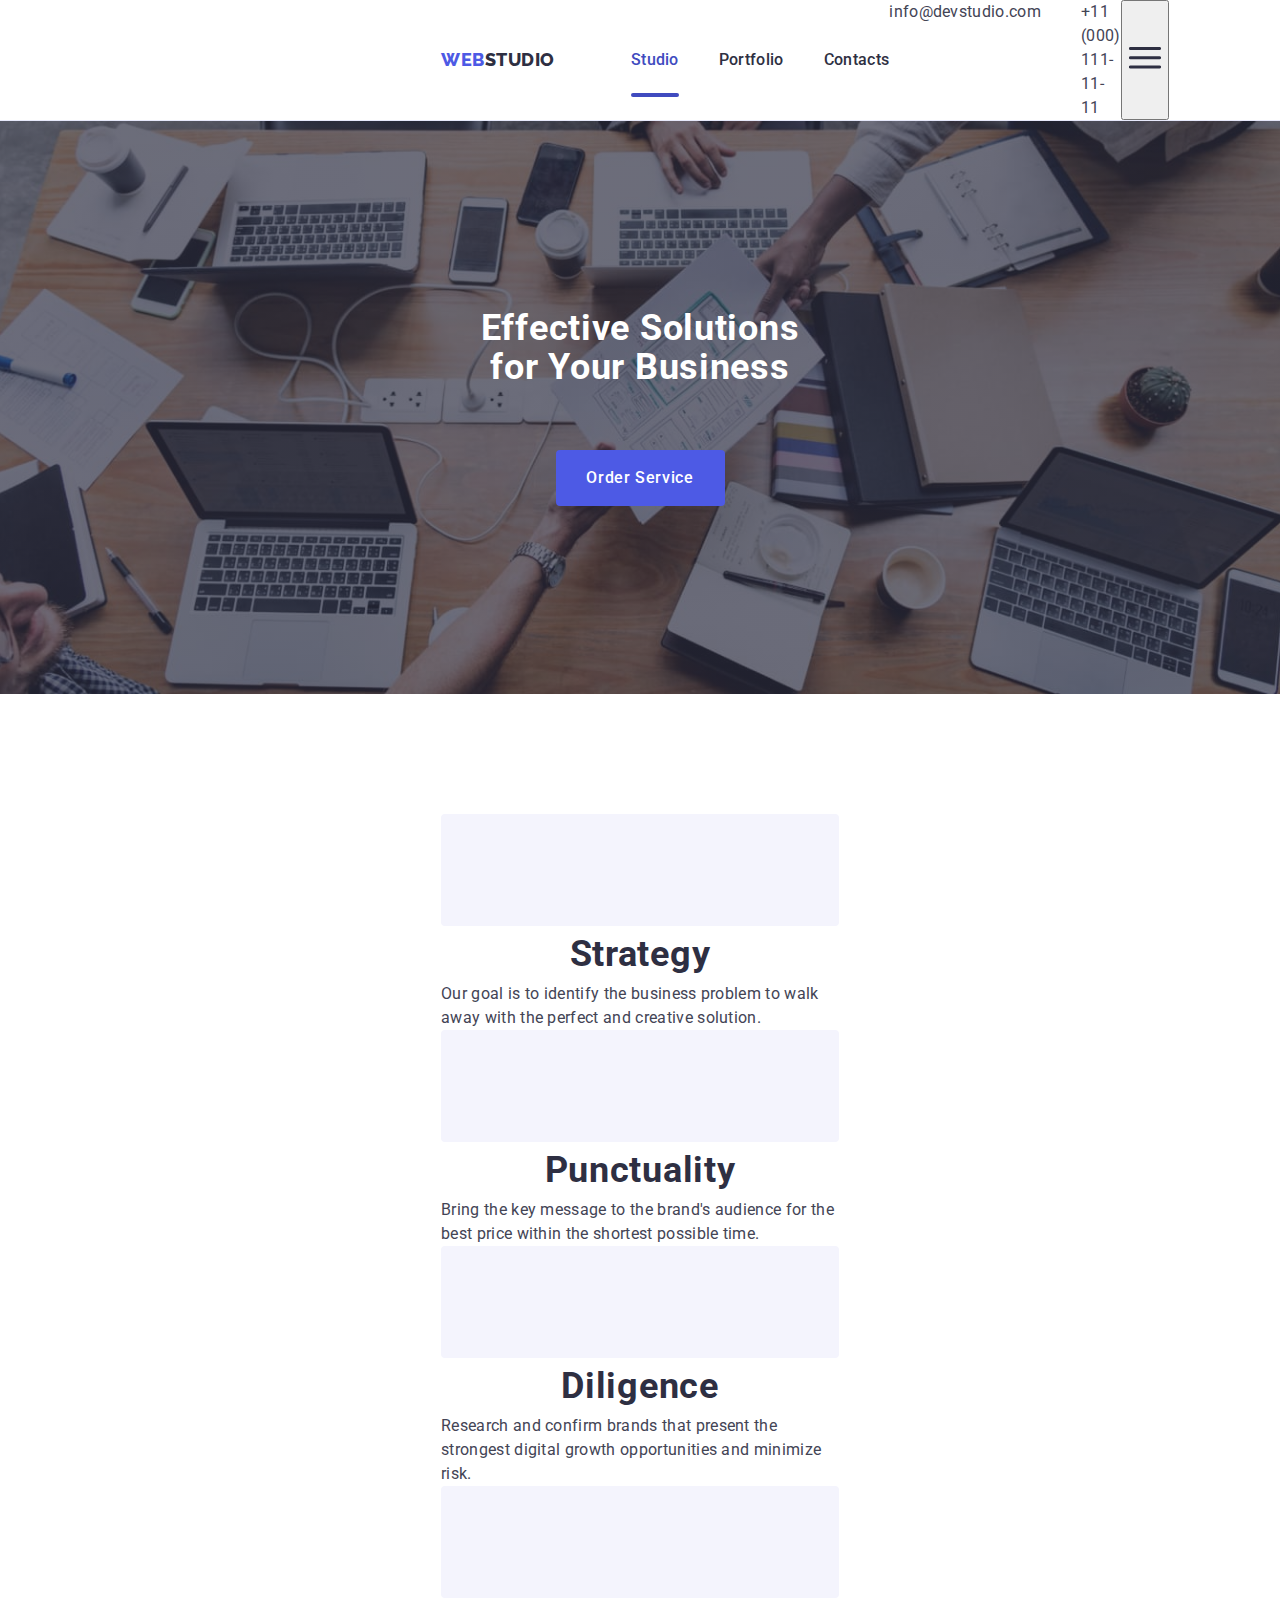
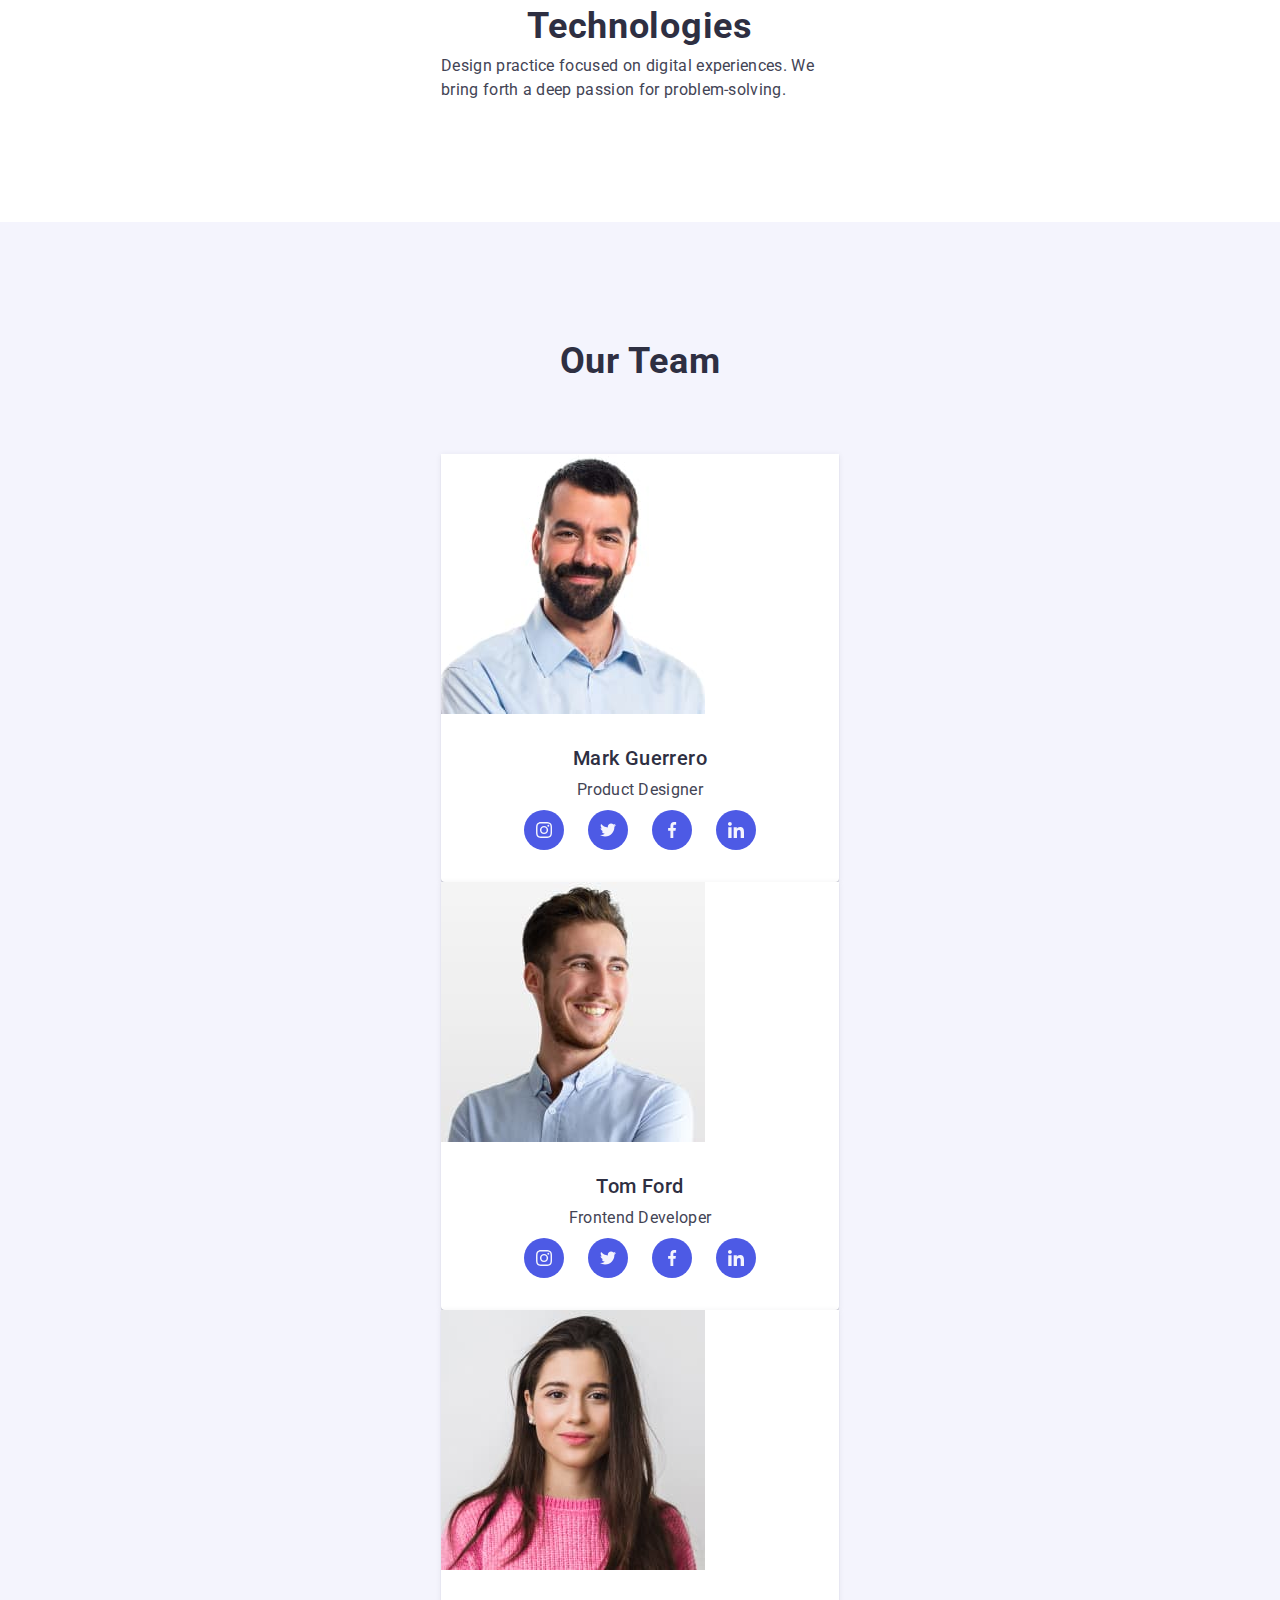
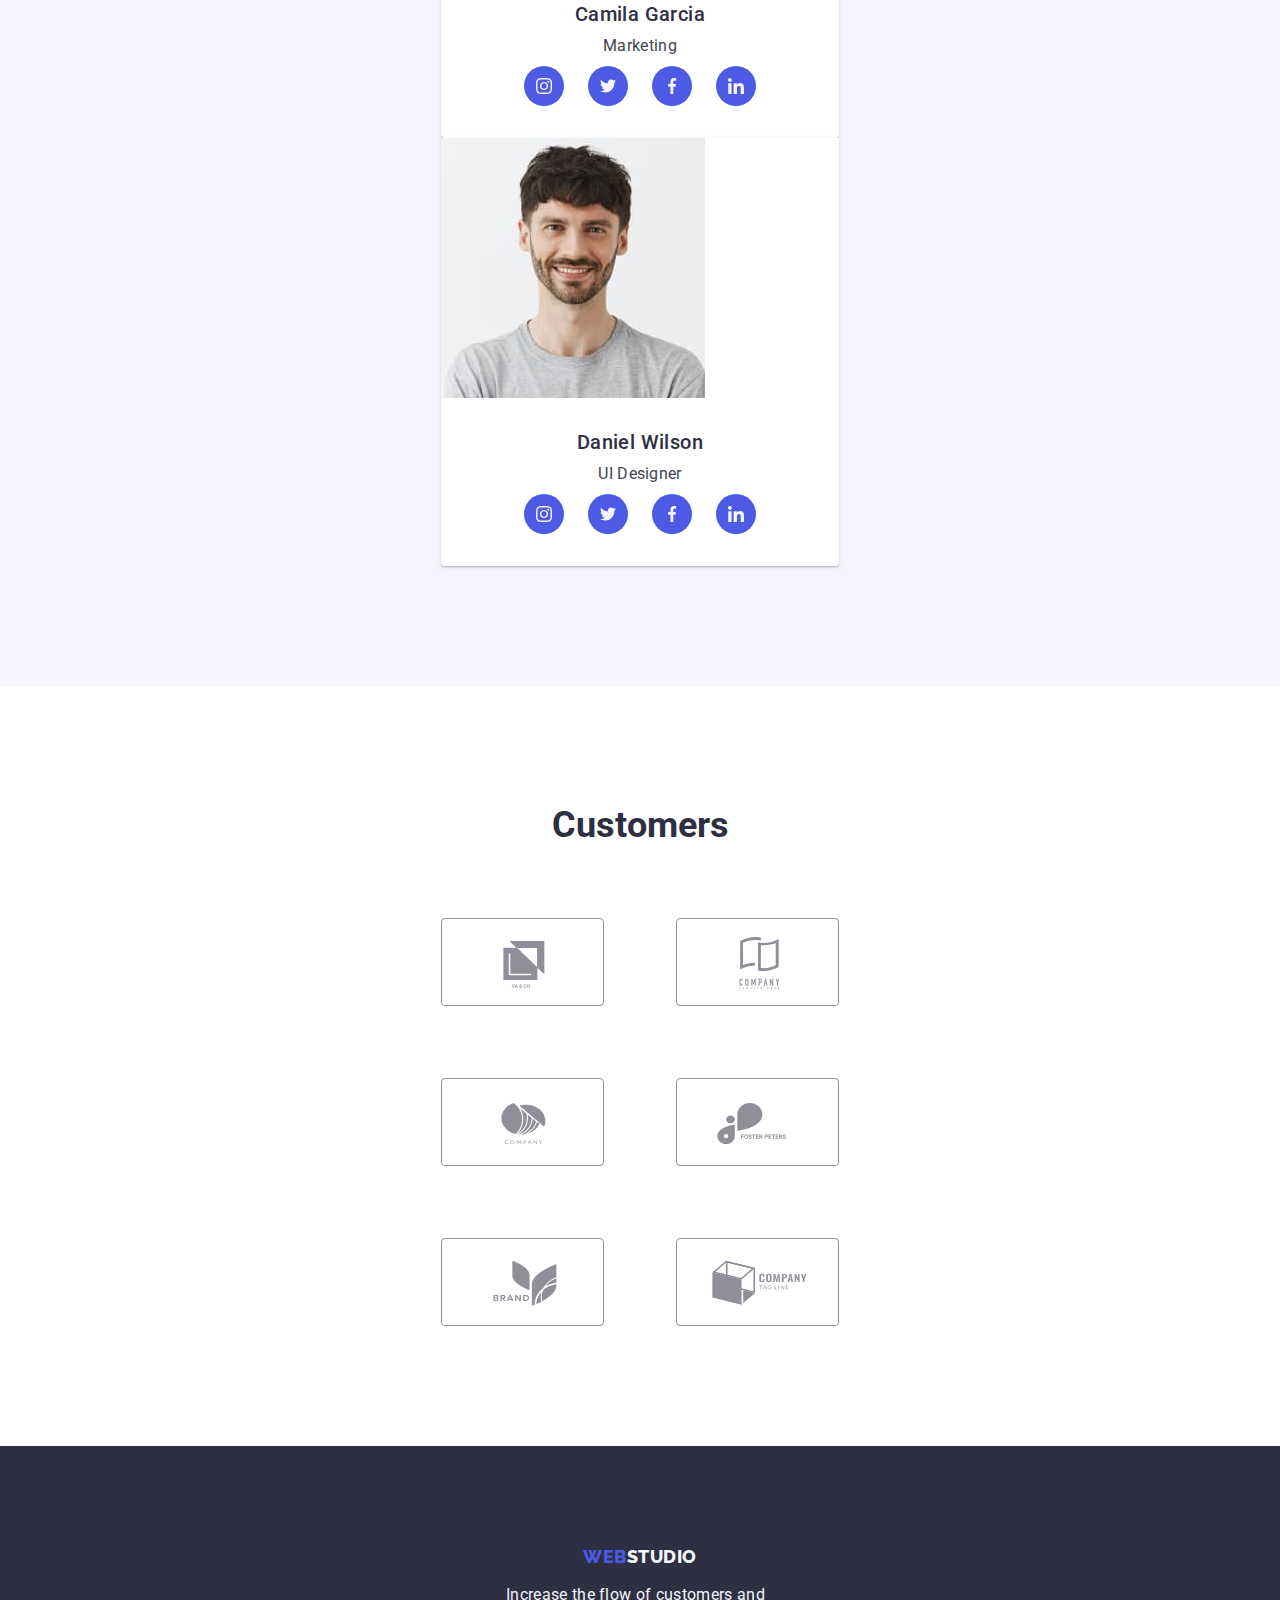
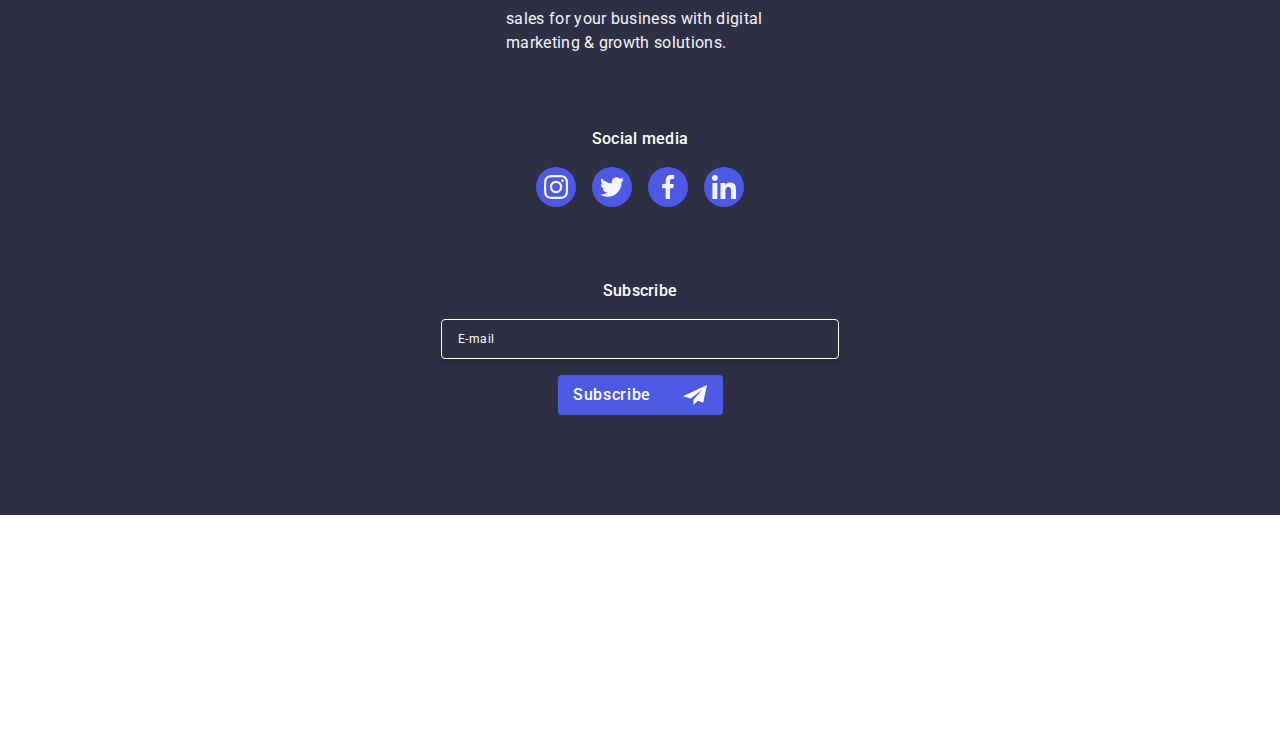
==== index.html @ 2f25d969 "try13" ====
<!DOCTYPE html>
<html lang="en">
<head>
    <meta charset="utf-8" />
    <meta name="viewport" content="width=device-width, initial-scale=1.0" />
    <title>Document</title>
    <!--Fonts-->
    <link rel="preconnect" href="https://fonts.googleapis.com">
    <link rel="preconnect" href="https://fonts.gstatic.com" crossorigin>
    <link
    href="https://fonts.googleapis.com/css2?family=Raleway:ital,wght@0,100;0,200;0,300;0,400;0,500;0,600;0,700;0,800;0,900;1,100;1,200;1,300;1,400;1,500;1,600;1,700;1,800;1,900&family=Roboto:ital,wght@0,100;0,300;0,400;0,500;0,700;0,900;1,100;1,300;1,400;1,500;1,700;1,900&display=swap"
    rel="stylesheet">
    <!--Normalize-->
    <link rel="stylesheet" 
    href="https://cdn.jsdelivr.net/npm/modern-normalize@2.0.0/modern-normalize.min.css">
    <!--Custom-->
    <link rel="stylesheet" href="./css/styles.css">
</head>
<body>
    <header class="header">
    <div class="container header-container">
      <nav class="header-navigation">
        <a class="header-logo link" rel="stylesheet"
        href="./index.html">Web<span class="logo-name">Studio</span></a>
        <ul class="list header-list">
            <li class="header-menu-item"><a class="header-menu-link link current" href="./index.html">Studio</a></li>
            <li class="header-menu-item"><a class="header-menu-link link" href="./portfolio.html">Portfolio</a></li>
            <li class="header-menu-item"><a class="header-menu-link link" href="">Contacts</a></li>
        </ul>
      </nav>
        <address class="header-address">
            <ul class="list header-list">
                <li class="header-soc-item"><a class="header-soc-link link" href="mailto:info@devstudio.com">info@devstudio.com</a></li>
                <li class="header-soc-item"><a class="header-soc-link link" href="tel:+110001111111">+11 (000) 111-11-11</a></li>
            </ul>
        </address>
        <button type="button" class="burger-button js-open-menu" aria-expanded="false">
            <svg class="burger-svg" width="32" height="22">
                <use href="./images/icons.svg#icon-charm_menu-hamburger"></use>
            </svg>
        </button>
    </div>
    </header>
    <main>
        <section class="hero">
        <div class="hero-container container">    
            <h1 class="hero-title">Effective Solutions for Your Business</h1> 
            <button type="button" class="hero-btn" data-modal-open>Order Service</button>
        </div>    
        </section>
        <section class="solutions">
        <div class="container">
            <h2 class="visually-hidden">Effective Solutions for Your Business</h2>
            <ul class="list solutions-list">
                <li class="solutions-item">
                    <div class="icon-container">
                    <svg class="solution-icon" width="64" height="64">
                        <use href="./images/icons.svg#icon-antenna-1"></use>
                    </svg>
                    </div>
                    <h3 class="solutions-subtitle">Strategy</h3>
                    <p class="solutions-item-text">
                       Our goal is to identify the business problem to walk away with the perfect and creative solution.
                    </p>
                </li>
                <li class="solutions-item">
                    <div class="icon-container">
                    <svg class="solution-icon" width="64" height="64">
                        <use href="./images/icons.svg#icon-clock-1"></use>
                    </svg>
                    </div>
                    <h3 class="solutions-subtitle">Punctuality</h3>
                    <p class="solutions-item-text">
                        Bring the key message to the brand's audience for the best price within the shortest possible time.
                    </p>
                </li>
                <li class="solutions-item">
                    <div class="icon-container">
                    <svg class="solution-icon" width="64" height="64">
                        <use href="./images/icons.svg#icon-diagram-1"></use>
                    </svg>
                    </div>
                    <h3 class="solutions-subtitle">Diligence</h3>
                    <p class="solutions-item-text">
                        Research and confirm brands that present the strongest digital growth opportunities and minimize risk.
                    </p>
                </li>
                <li class="solutions-item">
                    <div class="icon-container">
                    <svg class="solution-icon" width="64" height="64">
                        <use href="./images/icons.svg#icon-astronaut-1"></use>
                    </svg>
                    </div>
                    <h3 class="solutions-subtitle">Technologies</h3>
                    <p class="solutions-item-text">
                        Design practice focused on digital experiences. We bring forth a deep passion for problem-solving.
                    </p>
                </li>
            </ul>
            </div>
            </section>
            <section class="tasks">
            <div class="container">
                <h2 class="tasks-title">What are we doing</h2>
                <ul class="list tasks-list">
                    <li class="tasks-item">
                        <img
                        src="./images/img-device-1.jpg"
                        alt="Device-1"
                        width="360"
                        height="300"
                        />
                    </li>
                    <li class="tasks-item">
                        <img
                        src="./images/img-device-2.jpg"
                        alt="Device-2"
                        width="360"
                        height="300"
                        />
                    </li>
                    <li class="tasks-item">
                        <img
                        src="./images/img-device-3.jpg"
                        alt="Device-3"
                        width="360"
                        height="300"
                        />
                    </li>
                </ul>
                </div>
                </section>
                <section class="team">
                <div class="container">
            <h2 class="team-title">Our Team</h2>
            <ul class="list team-list">
                <li class="team-item">
                    <div class="team-block">
                    <img
                    src="./images/team1.jpg"
                    alt="Image"
                    width="264"
                    />
                    <div class="name-team">
                    <h3 class="team-item-title">Mark Guerrero</h3>
                    <p class="team-text">Product Designer</p>
                    <ul class="soc-icon-list list">
                        <li class="team-soc-list">
                            <a class="team-soc-link link" href="https://www.instagram.com/"
                            target="_blank">    
                                <svg class="team-soc-icon" width="16" height="16">
                                    <use href="./images/icons.svg#icon-instagram-2"></use>
                                </svg>
                            </a>
                        </li>
                        <li class="team-soc-list">
                            <a class="team-soc-link link" href="https://twitter.com/"
                            target="_blank">
                                <svg class="team-soc-icon" width="16" height="16">
                                    <use href="./images/icons.svg#icon-twitter-1"></use>
                                </svg>
                            </a>
                        </li>
                        <li class="team-soc-list">
                            <a class="team-soc-link link" href="https://uk-ua.facebook.com/"
                            target="_blank">
                                <svg class="team-soc-icon" width="16" height="16">
                                    <use href="./images/icons.svg#icon-facebook-1"></use>                            
                                </svg>
                            </a>
                        </li>
                        <li class="team-soc-list">
                            <a class="team-soc-link link" href="https://ua.linkedin.com/"
                            target="_blank">
                                <svg class="team-soc-icon" width="16" height="16">
                                    <use href="./images/icons.svg#icon-linkedin-1"></use>
                                </svg>
                            </a>
                        </li>
                    </ul>
                    </div>
                    </div>
                </li>
                <li class="team-item">
                    <div class="team-block">
                    <img
                    src="./images/team2.jpg"
                    alt="Image"
                    width="264"
                    />
                    <div class="name-team">
                    <h3 class="team-item-title">Tom Ford</h3>
                    <p class="team-text">Frontend Developer</p>
                    <ul class="soc-icon-list list">
                        <li class="team-soc-list">
                            <a class="team-soc-link link" href="https://www.instagram.com/" target="_blank">
                                <svg class="team-soc-icon" width="16" height="16">
                                    <use href="./images/icons.svg#icon-instagram-2"></use>
                                </svg>
                            </a>
                        </li>
                        <li class="team-soc-list">
                            <a class="team-soc-link link" href="https://twitter.com/" target="_blank">
                                <svg class="team-soc-icon" width="16" height="16">
                                    <use href="./images/icons.svg#icon-twitter-1"></use>
                                </svg>
                            </a>
                        </li>
                        <li class="team-soc-list">
                            <a class="team-soc-link link" href="https://uk-ua.facebook.com/" target="_blank">
                                <svg class="team-soc-icon" width="16" height="16">
                                    <use href="./images/icons.svg#icon-facebook-1"></use>
                                </svg>
                            </a>
                        </li>
                        <li class="team-soc-list">
                            <a class="team-soc-link link" href="https://ua.linkedin.com/" target="_blank">
                                <svg class="team-soc-icon" width="16" height="16">
                                    <use href="./images/icons.svg#icon-linkedin-1"></use>
                                </svg>
                            </a>
                        </li>
                    </ul>
                    </div>
                    </div>
                </li>
                <li class="team-item">
                    <div class="team-block">
                    <img
                    src="./images/team3.jpg"
                    alt="Image"
                    width="264"
                    />
                    <div class="name-team">
                    <h3 class="team-item-title">Camila Garcia</h3>
                    <p class="team-text">Marketing</p>
                    <ul class="soc-icon-list list">
                        <li class="team-soc-list">
                            <a class="team-soc-link link" href="https://www.instagram.com/" target="_blank">
                                <svg class="team-soc-icon" width="16" height="16">
                                    <use href="./images/icons.svg#icon-instagram-2"></use>
                                </svg>
                            </a>
                        </li>
                        <li class="team-soc-list">
                            <a class="team-soc-link link" href="https://twitter.com/" target="_blank">
                                <svg class="team-soc-icon" width="16" height="16">
                                    <use href="./images/icons.svg#icon-twitter-1"></use>
                                </svg>
                            </a>
                        </li>
                        <li class="team-soc-list">
                            <a class="team-soc-link link" href="https://uk-ua.facebook.com/" target="_blank">
                                <svg class="team-soc-icon" width="16" height="16">
                                    <use href="./images/icons.svg#icon-facebook-1"></use>
                                </svg>
                            </a>
                        </li>
                        <li class="team-soc-list">
                            <a class="team-soc-link link" href="https://ua.linkedin.com/" target="_blank">
                                <svg class="team-soc-icon" width="16" height="16">
                                    <use href="./images/icons.svg#icon-linkedin-1"></use>
                                </svg>
                            </a>
                        </li>
                    </ul>
                    </div>
                    </div>
                </li>
                <li class="team-item">
                    <div class="team-block">
                    <img
                    src="./images/team4.jpg"
                    alt="Image"
                    width="264"
                    />
                    <div class="name-team">
                    <h3 class="team-item-title">Daniel Wilson</h3>
                    <p class="team-text">UI Designer</p>
                    <ul class="soc-icon-list list">
                        <li class="team-soc-list">
                            <a class="team-soc-link link" href="https://www.instagram.com/" target="_blank">
                                <svg class="team-soc-icon" width="16" height="16">
                                    <use href="./images/icons.svg#icon-instagram-2"></use>
                                </svg>
                            </a>
                        </li>
                        <li class="team-soc-list">
                            <a class="team-soc-link link" href="https://twitter.com/" target="_blank">
                                <svg class="team-soc-icon" width="16" height="16">
                                    <use href="./images/icons.svg#icon-twitter-1"></use>
                                </svg>
                            </a>
                        </li>
                        <li class="team-soc-list">
                            <a class="team-soc-link link" href="https://uk-ua.facebook.com/" target="_blank">
                                <svg class="team-soc-icon" width="16" height="16">
                                    <use href="./images/icons.svg#icon-facebook-1"></use>
                                </svg>
                            </a>
                        </li>
                        <li class="team-soc-list">
                            <a class="team-soc-link link" href="https://ua.linkedin.com/" target="_blank">
                                <svg class="team-soc-icon" width="16" height="16">
                                    <use href="./images/icons.svg#icon-linkedin-1"></use>
                                </svg>
                            </a>
                        </li>
                    </ul>
                    </div>
                    </div>
                </li>
            </ul>
            </div>
            </section>
            <section class="customers">
                <div class="container">
                    <h2 class="title-customers">Customers</h2>
                    <ul class="customers-list list">
                        <li class="customers-item">
                           <a class="customers-item-link link" href="">
                            <svg class="customers-icon" width="104" height="56">
                                <use href="./images/icons.svg#icon-Logo-1"></use>
                            </svg>
                           </a> 
                        </li>
                        <li class="customers-item">
                           <a class="customers-item-link link" href="">
                            <svg class="customers-icon" width="104" height="56">
                                <use href="./images/icons.svg#icon-Logo-2"></use>
                            </svg>
                           </a> 
                        </li>
                        <li class="customers-item">
                            <a class="customers-item-link link" href="">
                                <svg class="customers-icon" width="104" height="56">
                                    <use href="./images/icons.svg#icon-Logo-3"></use>
                                </svg>
                            </a>
                        </li>
                        <li class="customers-item">
                            <a class="customers-item-link link" href="">
                                <svg class="customers-icon" width="104" height="56">
                                    <use href="./images/icons.svg#icon-Logo-6"></use>
                                </svg>
                            </a>
                        </li>
                        <li class="customers-item">
                            <a class="customers-item-link link" href="">
                                <svg class="customers-icon" width="104" height="56">
                                    <use href="./images/icons.svg#icon-Logo-4"></use>
                                </svg>
                            </a>
                        </li>
                        <li class="customers-item">
                            <a class="customers-item-link link" href="">
                                <svg class="customers-icon" width="104" height="56">
                                    <use href="./images/icons.svg#icon-Logo-5"></use>
                                </svg>
                            </a>
                        </li>
                    </ul>
                </div>
            </section>
    </main>
    <footer class="footer">
    <div class="footer-container container">
        <div class="footer-logo-text">
        <a class="footer-logo ft-link link" rel="stylesheet" 
        href="./index.html">Web<span class="footer-logo-name">Studio</span></a>
        <p class="footer-text">Increase the flow of customers and sales for your business with digital marketing & growth solutions.</p>
        </div>
        <div class="footer-social-link">
            <p class="footer-soc-text">Social media</p>
            <ul class="footer-soc-list list">
                <li class="footer-soc-item">
                <a class="footer-soc-link link" href="https://www.instagram.com/" target="_blank">
                    <svg class="footer-soc-icon" width="24" height="24">
                        <use href="./images/icons.svg#icon-instagram-2"></use>
                    </svg>
                </a>
                </li>
                <li class="footer-soc-item">
                    <a class="footer-soc-link link" href="https://twitter.com/" target="_blank">
                        <svg class="footer-soc-icon" width="24" height="24">
                            <use href="./images/icons.svg#icon-twitter-1"></use>
                        </svg>
                    </a>
                </li>
                <li class="footer-soc-item">
                    <a class="footer-soc-link link" href="https://uk-ua.facebook.com/" target="_blank">
                        <svg class="footer-soc-icon" width="24" height="24">
                            <use href="./images/icons.svg#icon-facebook-1"></use>
                        </svg>
                    </a>
                </li>
                <li class="footer-soc-item">
                    <a class="footer-soc-link link" href="https://ua.linkedin.com/" target="_blank">
                        <svg class="footer-soc-icon" width="24" height="24">
                            <use href="./images/icons.svg#icon-linkedin-1"></use>
                        </svg>
                    </a>
                </li>
            </ul>
        </div>
        <div class="footer-tabl-conteiner">
            <p class="footer-tabl-name">Subscribe</p>
            <form class="footer-form">
            <label class="footer-label">
                <input class="input-email" type="email" name="email" placeholder="E-mail" />
            </label>
            <button class="footer-tabl-btn" type="submit">Subscribe<svg class="ft-form-icon" width="24" height="24">
                    <use href="./images/icons.svg#icon-Frame-3"></use>
                </svg></button>
            </form>
        </div>
    </div>    
    </footer>
    <div class="backdrop is-hidden" data-modal>
       <div class="modal">
           <button type="button" class="modal-close-btn" data-modal-close>
           <svg class="close-icon" width="8" height="8">
            <use href="./images/icons.svg#icon-close-black-18dp-2-1"></use>
           </svg>
           </button>
           <p class="modal-tabl-title">Leave your contacts and we will call you back</p>
           <form>
           
            <div class="modal-form">
           <label class="modal-label" for="user-name">Name</label>
           <div class="modal-input-container"> 
           <input class="modal-input" type="text" id="user-name" name="user-name" required />
           <svg class="modal-icon" width="18" height="24">
           <use href="./images/icons.svg#icon-person-black-18dp-1"></use>
           </svg>
           </div>
           </div>

        <div class="modal-form">
           <label class="modal-label" for="user-phone">Phone</label>
        <div class="modal-input-container">   
            <input class="modal-input" id="user-phone" type="tel" name="user-phone" />
            <svg class="modal-icon" width="18" height="24">
                <use href="./images/icons.svg#icon-phone-black-18dp-1"></use>
            </svg>
        </div>   
        </div>

        <div class="modal-form">
        <label class="modal-label" for="user-email">Email</label>
        <div class="modal-input-container">
            <input class="modal-input" type="email" id="user-email" name="user-email" />
            <svg class="modal-icon" width="18" height="24">
                <use href="./images/icons.svg#icon-email-black-18dp-1"></use>
            </svg>
        </div>
        </div>

        <div class="modal-form-textarea">
           <label class="modal-label" for="user-comment">Comment</label>
            <textarea class="modal-textarea" id="user-comment" name="user-comment" placeholder="Text input"></textarea>
        </div>  

           <div class="checkbox-container">
           <input class="modal-checkbox visually-hidden" type="checkbox" id="user-privacy" value="true" name="user-privacy" />
           <label class="modal-checkbox-text" for="user-privacy"><span class="checkbox-span">
            <svg class="span-icon" width="10" height="8">
                <use href="./images/icons.svg#icon-Vector"></use>
            </svg>
           </span> I accept the terms and conditions of the <a class="label-link" href="">Privacy Policy</a>
           </label>
           </div>

           <button type="button" class="modal-button">Send</button>
        </form>
       </div>
    </div>
    <div class="mob-menu js-container is-open">
        <div class="mob-menu-container is-hidden">
            <button class="mob-close-button js-close-menu" type="button">
                <svg class="close-icon" width="8" height="8">
                    <use href="./images/icons.svg#icon-close-black-18dp-2-1"></use>
                </svg>
            </button> 
            <nav class="mob-header-nav">
                <ul class="mob-nav-list list">
                    <li class="mob-nav-item">
                        <a href="./index.html" class="mob-nav-link link current">Studio</a>
                    </li>
                    <li class="mob-nav-item">
                        <a href="./portfolio.html" class="mob-nav-link link">Portfolio</a> 
                    </li>
                    <li class="mob-nav-item">
                        <a href="" class="mob-nav-link link">Contacts</a>
                    </li>
                </ul>
            </nav>
            <div class="mob-buttom">
                <div class="mob-header-address">
                    <div class="mob-buttom">
                        <address class="mob-header-address">
                            <ul class="mob-menu-link" list>
                                <li class="mob-menu-link-item">
                                    <a href="tel:+110001111111" target="_blank" class="link tel-color">+11 (000) 111-11-11</a>
                                </li>
                                <li class="mob-menu-link-item">
                                    <a href="malito:info@devstudio.com" target="_blank" class="moob-address-link link">info@devstudio.com</a>
                                </li>
                            </ul>
                        </address>
                        <ul class="mob-soc-list list">
                            <li class="mob-soc-item">
                                <a href="" class="mob-soc-link link">
                                    <svg class="media-logo" width="24" height="24">
                                        <use href="./images/icons.svg#icon-instagram-2"></use>
                                    </svg>
                                </a>
                            </li>
                            <li class="mob-soc-item">
                                <a href="" class="mob-soc-link link">
                                    <svg class="media-logo" width="24" height="24">
                                        <use href="./images/icons.svg#icon-twitter-1"></use>
                                    </svg>
                                </a>
                            </li>
                            <li class="mob-soc-item">
                                <a href="" class="mob-soc-link link">
                                    <svg class="media-logo" width="24" height="24">
                                        <use href="./images/icons.svg#icon-facebook-1"></use>
                                    </svg>
                                </a>
                            </li>
                            <li class="mob-soc-item">
                                <a href="" class="mob-soc-link link">
                                    <svg class="media-logo" width="24" height="24">
                                        <use href="./images/icons.svg#icon-linkedin-1"></use>
                                    </svg>
                                </a>
                            </li>
                        </ul>
                    </div>
                </div>
            </div>
        </div>
    </div>
    <script src="./js/modal.js"></script>
    <script src="./js/mobile-menu.js"></script>
    <d></d>
</body>
</html>
---- css/styles.css ----
:root {
    --primary-font: 'Roboto', sans-serif;
    --primary-black-color: #2e2f42;
    --primary-white-color: #ffffff;
}

p, h1, h2, h3, h4, h5, h6 {
    margin-top: 0;
    margin-bottom: 0;
}

ul, ol, li {
    padding-left: 0;
    margin-top: 0;
    margin-bottom: 0;
}

img {
    display: block;
}

.container {
    width: 428px;
    padding-left: 15px;
    padding-right: 15px;
    margin: auto;
}

body {
    font-family: 'Roboto', sans-serif;
    color: #434455;
    background-color: #ffffff;
}

.link {
    text-decoration: none;
}

.list {
    list-style: none;
}

/*Header*/

.header {
    border-bottom: 1px solid #e7e9fc;
    box-shadow: 0px 2px 1px rgba(46, 47, 66, 0.08),
        0px 1px 1px rgba(46, 47, 66, 0.16),
        0px 1px 6px rgba(46, 47, 66, 0.08);;
}

.header-container {
    display: flex;
}

.header-navigation {
    display: flex;
    align-items: center;
}

.header-logo {
    color: var(--iris, #4D5AE5);
    font-family: 'Raleway', sans-serif;
    font-size: 18px;
    font-weight: 800;
    line-height: 1.17;
    letter-spacing: 0.03em;
    text-transform: uppercase;
    margin-right: 76px;
}

.logo-name {
    color: #2e2f42;
}

.header-list {
    display: flex;
    gap: 40px
}

.header-menu-item {
    display: block;
}

.header-menu-link {
    display: block;
    color: var(--navyblue, #2E2F42);
    font-family: 'Roboto', sans-serif;
    font-size: 16px;
    font-weight: 500;
    line-height: 24px;
    letter-spacing: 0.32px;
    padding: 24px 0 24px;
    transition: color 250ms cubic-bezier(0.4, 0, 0.2, 1);
}

.header-menu-link:hover,
.header-menu-link:focus {
    color: #404BBF;
}

.header-address {
    font-style: normal;
    margin-left: auto;
    display: flex;
    align-items: center;
}

.header-soc-item {
    display: block;
}

.header-soc-link {
    color: var(--slate, #434455);
    font-family: 'Roboto', sans-serif;
    font-size: 16px;
    font-weight: 400;
    line-height: 24px;
    letter-spacing: 0.32px;
    transition: color 250ms cubic-bezier(0.4, 0, 0.2, 1);
}

.header-soc-link:hover,
.header-soc-link:focus {
    color: #404BBF;
}

.current {
    position: relative;
    color: #404BBF;
}

.current::after {
    content: "";
    position: absolute;
    width: 100%;
    height: 4px;
    border-radius: 2px;
    left: 0;
    bottom: -1px;
    background-color: #404BBF;
}

.header-menu-link:hover::after,
.header-menu-link:active::after,
.header-menu-link:focus::after {
    background-color: #404BBF;
    color: #404BBF;
}

.burger-svg {
    stroke: #2e2f42;
    transition: stroke 250ms cubic-bezier(0.4, 0, 0.2, 1);
}

/*First Section*/

.hero-conteiner {
    display: flex;
    justify-content: center;
    align-items: center;
}

.hero-title {
    color: var(--white, #FFF);
    text-align: center;
    font-family: 'Roboto', sans-serif;
    font-size: 36px;
    font-weight: 700;
    line-height: 1.07;
    letter-spacing: 0.72px;
    max-width: 320px;
    margin-left: calc((100% - 320px) / 2);
}

.hero-btn {
    font-family: 'Roboto', sans-serif;
    font-weight: 500;
    font-size: 16px;
    line-height: 1.5;
    letter-spacing: 0.04em;
    color: #ffffff;
    cursor: pointer;
    background-color: var(--iris, #4D5AE5);
    display: block;
    min-width: 169px;
    height: 56px;
    border: none;
    border-radius: 4px;
    margin-left: calc((100% - 169px) / 2);
    margin-top: 64px;
    transition: background-color 250ms cubic-bezier(0.4, 0, 0.2, 1);
}

.hero-btn:hover,
.hero-btn:focus {
    background-color: #404BBF;
}

.hero {
    background: var(--navyblue, #2E2F42);
    padding: 188px 0 188px;
    background-image: linear-gradient(to bottom,
            rgba(46, 47, 66, 0.70),
            rgba(46, 47, 66, 0.70)
            ),
    url(../images/hero-bg.jpg);
    background-repeat: no-repeat;
    background-position: center;
    background-size: cover;
    max-width: 1440px;
    margin: auto;
}

.icon-container {
    display: flex;
    align-items: center;
    justify-content: center;
    height: 112px;
    background-color: #F4F4FD;
    border-radius: 4px;
    margin-bottom: 8px;

}

/*Second Section*/

.solutions {
    padding: 120px 0 120px;
}

.visually-hidden {
    position: absolute;
    width: 1px;
    height: 1px;
    margin: -1px;
    border: 0;
    padding: 0;
    white-space: nowrap;
    clip-path: inset(100%);
    clip: rect(0 0 0 0);
    overflow: hidden;
}

.solutions-list {
    flex-wrap: wrap;
    gap: 72px;
}

.solutions-item {
    display: block;
}

.solutions-subtitle {
    color: var(--navyblue, #2E2F42);
    font-family: 'Roboto', sans-serif;
    font-size: 36px;
    font-weight: 700;
    line-height: 40px;
    letter-spacing: 0.72px;
    text-transform: capitalize;
    margin-bottom: 8px;
    text-align: center;
}

.solutions-item-text {
    font-size: 16px;
    line-height: 1.5;
    letter-spacing: 0.02em;
}

/*Third Section*/

.tasks {
    padding-bottom: 120px;
}

.tasks-list {
    display: flex;
    gap: 24px;
}

.tasks-item {
    display: block;
    width: calc((100%-48px)/3);
}

.tasks-title {
    font-size: 36px;
    line-height: 1.11;
    text-align: center;
    text-transform: capitalize;
    color: #2e2f42;
    margin-bottom: 72px;
}

.soc-icon-list {
    display: flex;
    justify-content: center;
    gap: 24px;
}

.team-soc-list {
    width: 40px;
    height: 40px;
}

.team-soc-link {
    width: 100%;
    height: 100%;
    background-color: #4d5ae5;
    border-radius: 50%;
    display: flex;
    align-items: center;
    justify-content: center;
    transition: background-color 250ms cubic-bezier(0.4, 0, 0.2, 1);;
}

.team-soc-link:hover,
.team-soc-link:focus {
    background-color: #404BBF;
}

.team-soc-icon {
    fill: #F4F4FD
}

/*Fourth Section*/

.team {
    background: var(--cloud, #F4F4FD);
    padding: 120px 0 120px;
}

.team-title {
    font-size: 36px;
    line-height: 1.11;
    letter-spacing: 0.02em;
    text-align: center;
    color: #2e2f42;
    text-transform: capitalize;
    margin-bottom: 72px;
}

.team-list {
    gap: 24px;
}

.team-item {
    background-color: #ffffff;
    display: block;
    width: calc((100%-72px)/4);
    border-radius: 0 0 4px 4px;
    box-shadow: 0px 1px 6px rgba(46, 47, 66, 0.08),
        0px 1px 1px rgba(46, 47, 66, 0.16),
        0px 2px 1px rgba(46, 47, 66, 0.08);    
}

.team-item-title {
    background-color: #ffffff;
    font-weight: 500;
    font-size: 20px;
    line-height: 1.2;
    letter-spacing: 0.02em;
    color: #2e2f42;
    text-align: center;
    margin-bottom: 8px;
}

.team-block {
    text-align: center;
}

.team-text {
    line-height: 1.5;
    letter-spacing: 0.02em;
    text-align: center;
}

.team-name {
    padding: 32px 0 32px;
}

.name-team {
    padding: 32px 0 32px;
}

.soc-icon-list {
    padding-top: 8px;
}

/*Fifth Section*/

.customers {
    padding-top: 120px;
    padding-bottom: 120px;
}

.title-customers {
    font-size: 36px;
    line-height: 1.11;
    color: #2e2f42;
    margin-bottom: 72px;
    text-align: center;
}

.customers-list {
    display: flex;
    gap: 24px;
}

.customers-item {
    width: calc((100% - 120px) / 6);
    height: 88px;
    transition: border-color 250ms cubic-bezier(0.4, 0, 0.2, 1),
        color 250ms cubic-bezier(0.4, 0, 0.2, 1);;
}

.customers-item-link {
    width: 100%;
    height: 100%;
    border: 1px solid #8e8f99;
    border-radius: 4px;
    display: flex;
    align-items: center;
    justify-content: center;
    color: #8e8f99;
    transition: border-color 250ms cubic-bezier(0.4, 0, 0.2, 1),
        color 250ms cubic-bezier(0.4, 0, 0.2, 1);
}

.customers-item-link:hover,
.customers-item-link:focus {
    border-color: #404BBF;
    color: #404BBF;
}

.customers-icon {
    fill: currentColor;
}

/*Footer*/

.footer {
    background: var(--navyblue, #2E2F42);
    padding: 100px 0 100px;
}

.footer-container {
    display: flex;
    flex-direction: column;
    justify-content: center;
    align-items: center;
    gap: 72px;
}

.ft-link {
    display: inline-block;
    margin-bottom: 16px;
}

.footer-logo-name {
    color: var(--cloud, #F4F4FD);
    font-family: 'Raleway', sans-serif;
    font-size: 18px;
    font-weight: 800;
    line-height: 21px;
    letter-spacing: 0.54px;
    text-transform: uppercase;
}

.footer-logo {
    color: var(--iris, #4D5AE5);
    font-family: 'Raleway', sans-serif;
    font-size: 18px;
    font-weight: 800;
    line-height: 1.17;
    letter-spacing: 0.03em;
    text-transform: uppercase;
    display: flex;
    justify-content: center;
    text-align: center;
    margin-bottom: 16px;
}

.footer-text {
    color: var(--cloud, #F4F4FD);
    font-family: 'Roboto', sans-serif;
    font-size: 16px;
    font-weight: 400;
    line-height: 1.5;
    letter-spacing: 0.02em;
    max-width: 268px;
    margin: 0;
}

.footer-soc-text {
    font-weight: 500;
    font-size: 16px;
    line-height: 1.5;
    letter-spacing: 0.02em;
    color: #ffffff;
    margin-bottom: 16px;
    text-align: center; 
}

.footer-soc-list {
    display: flex;
    gap: 16px;
}

.footer-soc-item {
    width: 40px;
    height: 40px;
}

.footer-soc-link {
    width: 100%;
    height: 100%;
    background-color: #4d5ae5;
    border-radius: 50%;
    display: flex;
    align-items: center;
    justify-content: center;
    fill: var(--cloud);
    transition: background-color 250ms cubic-bezier(0.4, 0, 0.2, 1);
}

.footer-soc-link:hover,
.footer-soc-link:focus {
    background-color: #31d0aa;
}

.footer-soc-icon {
    fill: #f4f4fd;
}

.footer-logo-text {
}

.footer-form {
    gap: 24px;
}

.footer-tabl-name {
    color: #ffffff;
    font-size: 16px;
    font-weight: 500;
    line-height: 24px;
    letter-spacing: 0.32px;
    margin-bottom: 16px;
    text-align: center;
}

.input-email {
    border-radius: 4px;
    border: 1px solid var(--white, #FFF);
    box-shadow: 0px 4px 4px 0px rgba(0, 0, 0, 0.15);
    width: 398px;
    height: 40px;
    background-color: transparent;
    font-size: 12px;
    line-height: 1.5;
    letter-spacing: 0.04em;
    padding-left: 16px;
    color: #ffffff;
    margin-bottom: 16px;
}

.input-email::placeholder {
    color: #ffffff;
}

.footer-tabl-btn {
    display: flex;
    justify-content: center;
    align-items: center;
    text-align: center;
    gap: 16px;
    border-radius: 4px;
    background: #4D5AE5;
    color: #ffffff;
    min-width: 165px;
    height: 40px;
    font-weight: 500;
    line-height: 1.5;
    letter-spacing: 0.04em;
    cursor: pointer;
    border: none;
    margin: auto;

}

.ft-form-icon {
    margin-left: 16px;
}

/*Portfolio*/

.portfolio {
    padding-top: 96px;
    padding-bottom: 120px;
}

.port-list {
    display: flex;
    justify-content: center;
    gap: 24px;
    margin-bottom: 72px;
}

.portfolio-btn {
    background-color: #F4F4FD;
    color: #4D5AE5;
    text-align: center;
    font-family: 'Roboto', sans-serif;
    font-size: 16px;
    font-weight: 500;
    line-height: 24px;
    letter-spacing: 0.64px;
    cursor: pointer;
    padding: 12px 24px 12px;
    border: 1px solid #e7e9fc;
    border-radius: 4px;
    transition: color 250ms cubic-bezier(0.4, 0, 0.2, 1),
        background-color 250ms cubic-bezier(0.4, 0, 0.2, 1),
        border-color 250ms cubic-bezier(0.4, 0, 0.2, 1),
        box-shadow 250ms cubic-bezier(0.4, 0, 0.2, 1);
}

.portfolio-btn:hover,
.portfolio-btn:focus {
    background-color: #404BBF;
    color: #ffffff;
    border: 1px solid transparent;
    box-shadow: 0px 3px 1px rgba(0, 0, 0, 0.1),
        0px 2px 1px rgba(0, 0, 0, 0.08),
        0px 2px 2px rgba(0, 0, 0, 0.12);
    transition: 250ms cubic-bezier(0.4, 0, 0.2, 1),
        background-color 250ms cubic-bezier(0.4, 0, 0.2, 1),
        border-color 250ms cubic-bezier(0.4, 0, 0.2, 1),
        box-shadow 250ms cubic-bezier(0.4, 0, 0.2, 1);    
}

.port-link {
    display: block;
    transition: box-shadow 250ms cubic-bezier(0.4, 0, 0.2, 1);
}

.port-link:hover .port-list-text {
    box-shadow: 0px 1px 6px rgba(46, 47, 66, 0.08),
        0px 1px 1px rgba(46, 47, 66, 0.16),
        0px 2px 1px rgba(46, 47, 66, 0.08);
    transform: translateY(0%);    
}


.port-link:focus .port-list-text {
    box-shadow: 0px 1px 6px rgba(46, 47, 66, 0.08),
        0px 1px 1px rgba(46, 47, 66, 0.16),
        0px 2px 1px rgba(46, 47, 66, 0.08);
    transform: translateY(0%);
}

.port-link:focus,
.port-link:hover {
    box-shadow: 0px 1px 6px rgba(46, 47, 66, 0.08),
        0px 1px 1px rgba(46, 47, 66, 0.16),
        0px 2px 1px rgba(46, 47, 66, 0.08);
}

.port-image {
    position: relative;
    overflow: hidden;
}

.port-sec-image {
    display: block;
    transition: box-shadow 250ms cubic-bezier(0.4, 0, 0.2, 1);
}

.port-list-text {
    position: absolute;
    top: 0;
    font-size: 16px;
    line-height: 1.5;
    letter-spacing: 0.02em;
    color: #f4f4fd;
    padding: 40px 32px;
    background-color: #4d5ae5;
    height: 100%;
    width: 100%;
    transform: translateY(100%);
    transition: transform 250ms cubic-bezier(0.4, 0, 0.2, 1);
}

.port-list-img {
    display: flex;
    flex-wrap: wrap;
    column-gap: 24px;
    row-gap: 48px;
}

.port-list-item {
    width: 1px solid #e7e9fc;
}

.port-list-item:hover .port-image {
    transform: translateY(0);
    transition: 250ms cubic-bezier(0.4, 0, 0.2, 1);
      background-color: 250ms cubic-bezier(0.4, 0, 0.2, 1); 
} 

.port-item {
    padding: 32px 16px;
    border: 1px solid #e7e9fc;
    border-top: none;
}

.port-h {
    color: var(--navyblue, #2E2F42);
    font-family: 'Roboto', sans-serif;
    font-size: 20px;
    font-weight: 500;
    line-height: 1.2;
    letter-spacing: 0.02em;
    margin-bottom: 8px;
}

.port-h-text {
    color: var(--slate, #434455);
    font-family: 'Roboto', sans-serif;
    font-size: 16px;
    font-weight: 400;
    line-height: 1.5;
    letter-spacing: 0.02em;
}

/*Modal*/

.backdrop {
    position: fixed;
    top: 0;
    left: 0;
    width: 100%;
    height: 100%;
    background-color: rgba(46, 47, 66, 0.4);
    transition: opacity 250ms cubic-bezier(0.4, 0, 0.2, 1),
        visibility 250ms cubic-bezier(0.4, 0, 0.2, 1);    
}

.modal {
    position: absolute;
    top: 50%;
    left: 50%;
    width: 408px;
    min-height: 584px;
    background-color: #fcfcfc;
    border-radius: 4px;
    box-shadow: 0px 1px 1px rgba(0, 0, 0, 0.14),
        0px 1px 3px rgba(0, 0, 0, 0.12),
        0px 2px 1px rgba(0, 0, 0, 0.2);
    transition: transform 250ms cubic-bezier(0.4, 0, 0.2, 1);
    transform: translate(-50%, -50%) scale(1);
    padding: 72px 24px 24px 24px;;
}

.is-hidden {
    opacity: 0;
    visibility: hidden;
    pointer-events: none;
}

.modal-close-btn {
    position: absolute;
    top: 24px;
    right: 24px;
    width: 24px;
    height: 24px;
    border-radius: 50%;
    display: flex;
    align-items: center;
    justify-content: center;
    background-color: #e7e9fc;
    border: 1px solid rgba(0, 0, 0, 0.1);
    padding: 0;
    cursor: pointer;
    transition: background-color 250ms cubic-bezier(0.4, 0, 0.2, 1),
        border 250ms cubic-bezier(0.4, 0, 0.2, 1);
}

.modal-close-btn:hover,
.modal-close-btn:focus {
    background-color: #404BBF;
    border: none;
}

.backdrop.is-hidden .modal {
    transform: translate(-50%, 50%) scale(0);
}

.modal-close-btn:hover .close-icon {
    fill: #ffffff;
}

.modal-close-btn:focus:focus .close-icon {
    fill: #ffffff;
}

.close-icon {
    transition: fill 250ms cubic-bezier(0.4, 0, 0.2, 1);
}

.modal-tabl-title {
    color: #2E2F42;
    text-align: center;
    font-size: 16px;
    font-weight: 500;
    line-height: 24px;
    letter-spacing: 0.32px;
    margin-bottom: 16px;
}

.modal-form {
    margin-bottom: 8px;
}

.modal-label {
    display: block;
    flex-direction: column;
    color: #8E8F99;
    font-size: 12px;
    font-weight: 400;
    line-height: 1.17;
    letter-spacing: 0.48px;
    margin-bottom: 4px;
}

.modal-input-container {
    position: relative;
}

.modal-input {
    width: 100%;
    border-radius: 4px;
    border: 1px solid var(--navyblue-modal, rgba(46, 47, 66, 0.40));
    width: 360px;
    height: 40px;
    background-color: transparent;
    padding-left: 38px;
    outline: transparent;
    transition: border-color 250ms cubic-bezier(0.4, 0, 0.2, 1);
}

.modal-input:hover {
    border-color: #4D5AE5;
}

.modal-input:focus {
    border-color: #4D5AE5;
}

.modal-input:focus + .modal-icon{
    border-color: #4D5AE5;
    fill: #4D5AE5
}

.modal-icon {
    position: absolute;
    left: 16px;
    transform: translateY(-50%);
    transition: fill 250ms cubic-bezier(0.4, 0, 0.2, 1);
    top: 50%;
}

.modal-icon:hover {
    border-color: #4D5AE5;
}

.modal-textarea {
    border-radius: 4px;
    border: 1px solid var(--navyblue-modal, rgba(46, 47, 66, 0.40));
    height: 120px;
    width: 100%;
    font-size: 12px;
    line-height: 1.17;
    letter-spacing: 0.04em;
    color: rgba(46, 47, 66, 0.4);
    background-color: transparent;
    padding: 8px 16px;
    outline: transparent;
    resize: none;
    transition: border-color 250ms cubic-bezier(0.4, 0, 0.2, 1);
}

.modal-textarea:focus {
    border-color: #4D5AE5;
}

.modal-form-textarea {
    margin-bottom: 16px;
}

.checkbox-container {
    display: flex;
    margin-bottom: 24px;
}

.modal-checkbox {
    width: 16px;
    height: 16px;
    margin-bottom: 24px;
}

.modal-checkbox-text {
    display: block;
    font-size: 12px;
    line-height: 1.17;
    letter-spacing: 0.04em;
    color: #8e8f99;
}

.checkbox-span {
    width: 16px;
    height: 16px;
    border: 1px solid rgba(46, 47, 66, 0.4);
    border-radius: 2px;
    transition: background-color 250ms cubic-bezier(0.4, 0, 0.2, 1),
        border 250ms cubic-bezier(0.4, 0, 0.2, 1),
        fill 250ms cubic-bezier(0.4, 0, 0.2, 1);
    display: inline-flex;
    align-items: center;
    justify-content: center;
    fill: transparent;    
}

.modal-checkbox:checked + .modal-checkbox-text span {
    background-color: #404bbf;
    border: none;
    fill: #F4F4FD;
}

.label-link {
    color:#4d5ae5;
}

.modal-button {
    align-items: flex-start;
    gap: 10px;
    border-radius: 4px;
    background:#4D5AE5;
    box-shadow: 0px 4px 4px 0px rgba(0, 0, 0, 0.15);
    border: none;
    color: #ffffff;
    min-width: 169px;
    height: 56px;
    text-align: center;
    display: block;
    font-weight: 500;
    line-height: 1.5;
    letter-spacing: 0.04em;
    cursor: pointer;
    margin-left: 95px;
    transition: background-color 250ms cubic-bezier(0.4, 0, 0.2, 1);
}

/*Media*/

@media screen and (min-width: 428px) {
    .solution-icon {
       display: none;
    }
    .tasks {
        display: none;;
    }
    .customers-list {
        flex-direction: row;
        flex-wrap: wrap;
        gap: 72px;
    }
    .customers-item {
        flex-basis: calc((100% - 72px) / 2);
    }
}
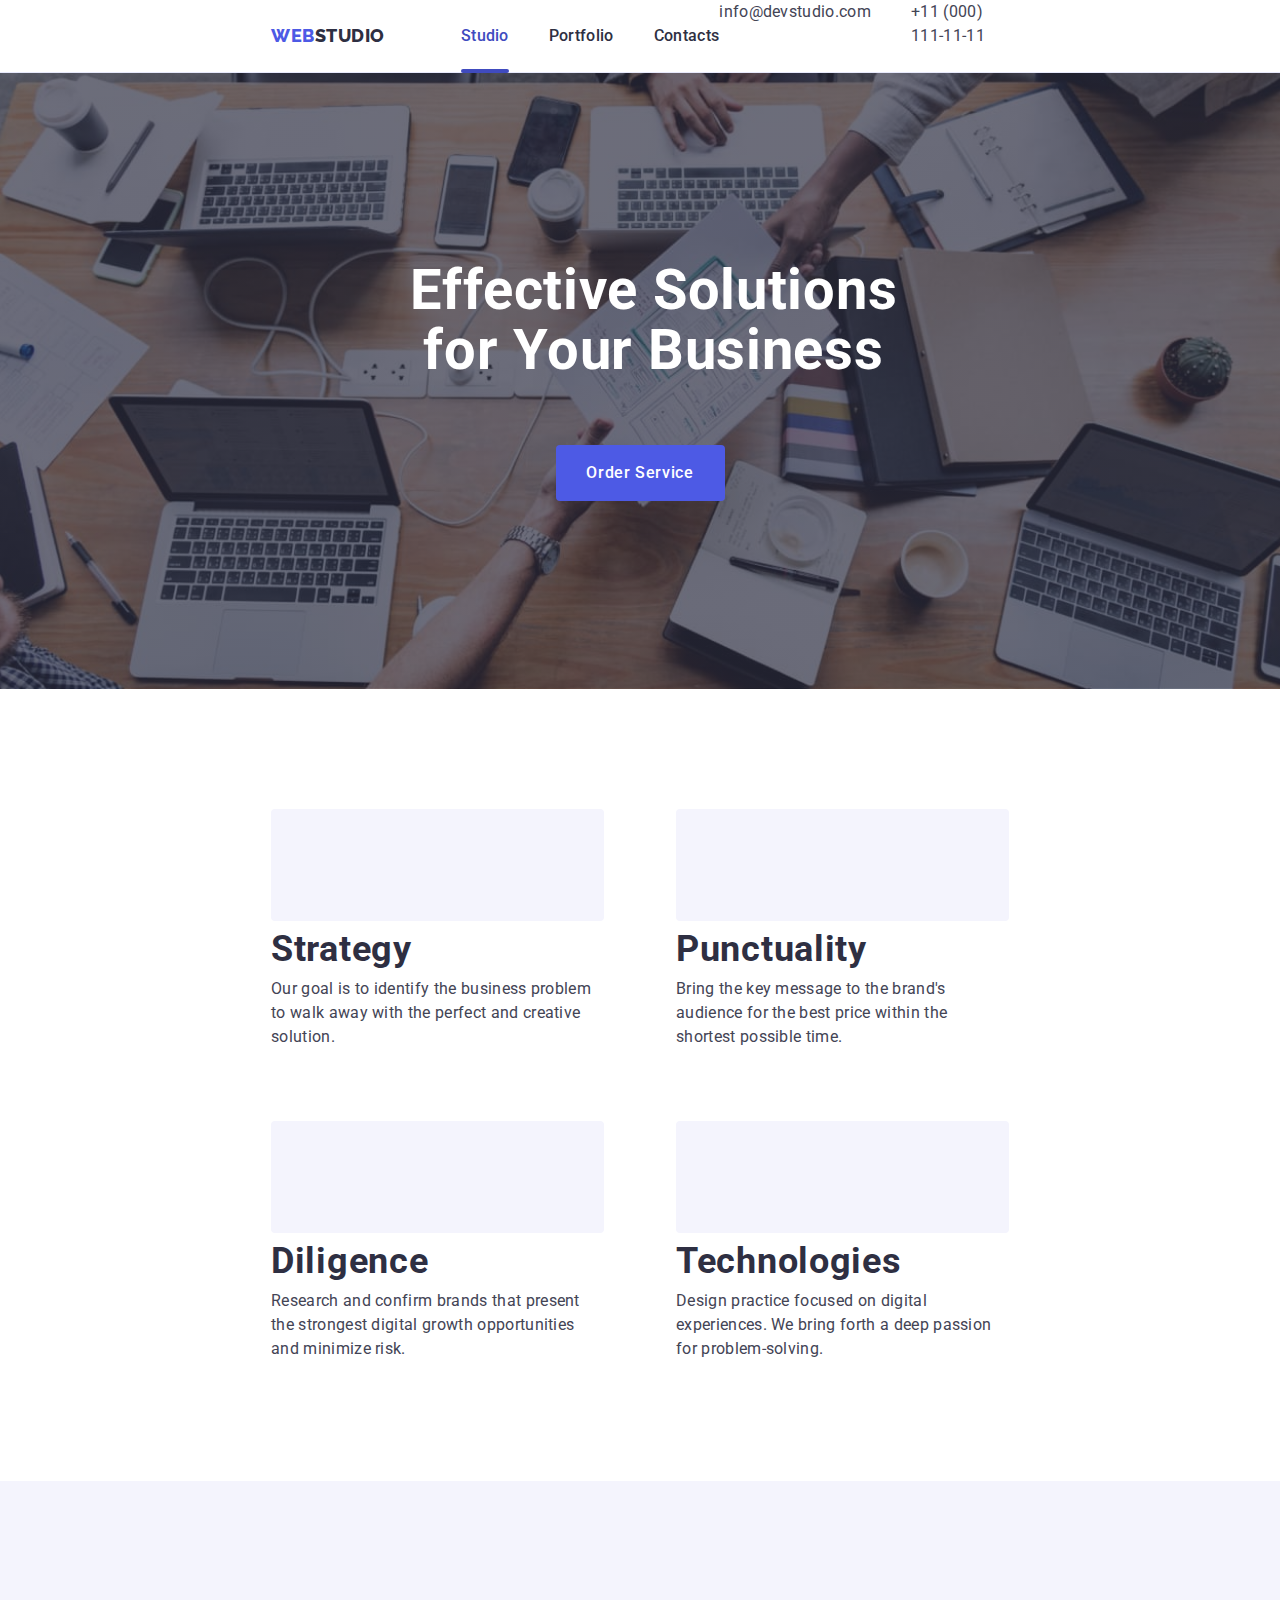
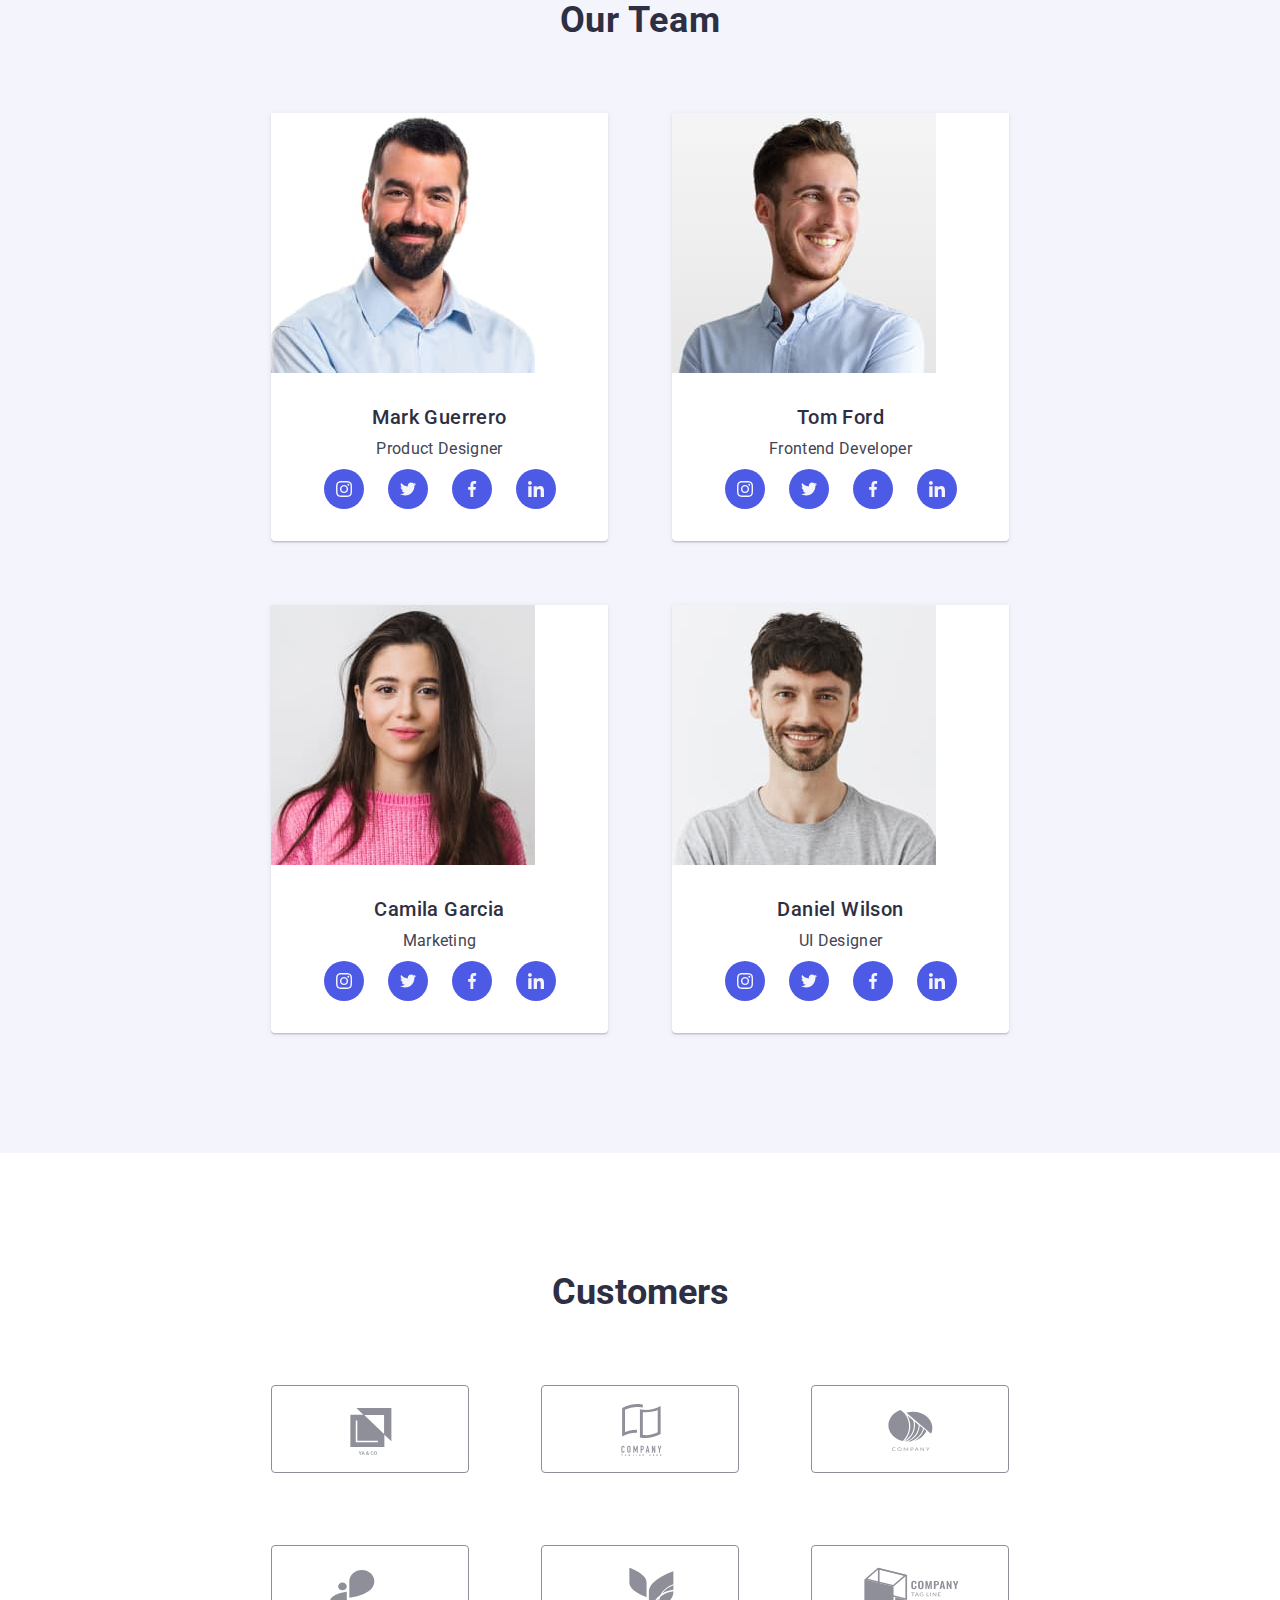
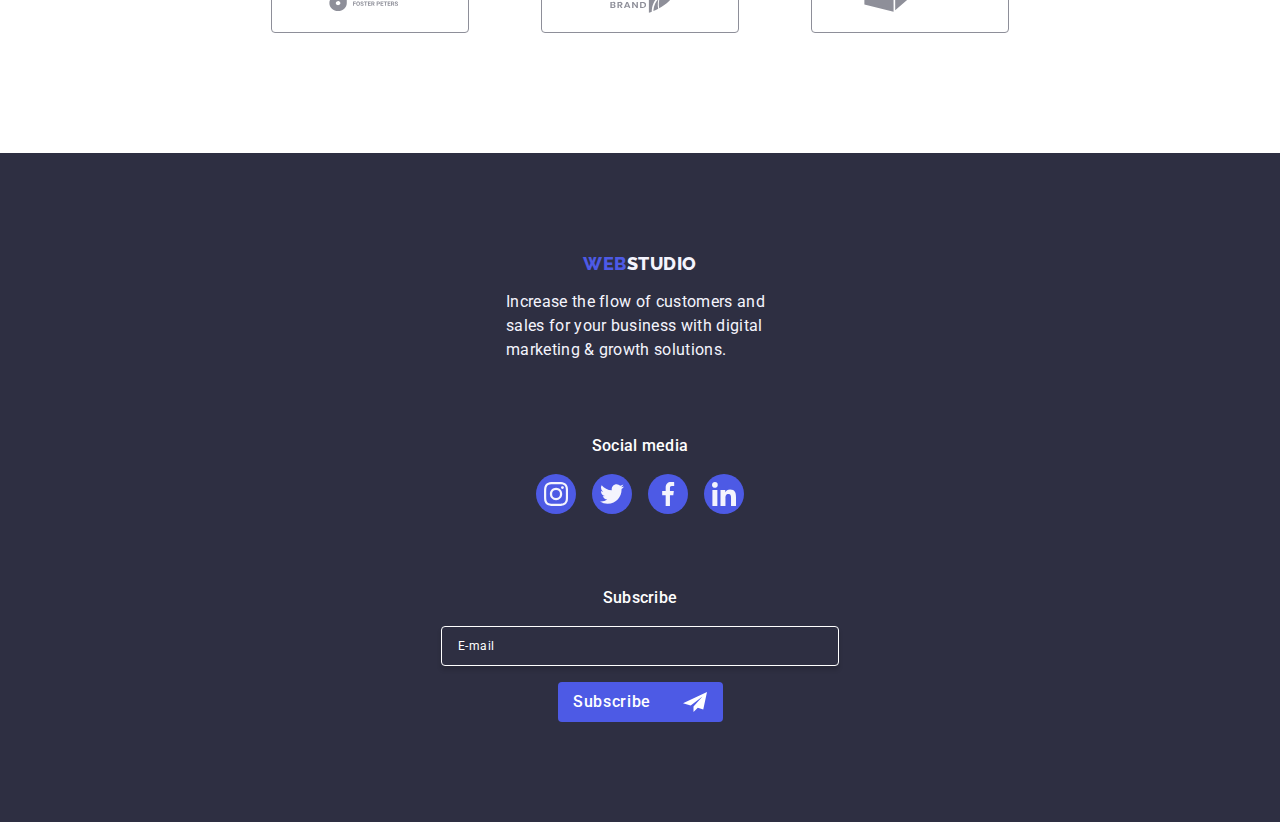
==== commit 247329cf: "try17" ====
--- a/index.html
+++ b/index.html
@@ -34,12 +34,11 @@
                 <li class="header-soc-item"><a class="header-soc-link link" href="tel:+110001111111">+11 (000) 111-11-11</a></li>
             </ul>
         </address>
-        <button type="button" class="burger-button js-open-menu" aria-expanded="false">
+        <button type="button" class="menu-toggle js-open-menu" >
             <svg class="burger-svg" width="32" height="22">
                 <use href="./images/icons.svg#icon-charm_menu-hamburger"></use>
             </svg>
         </button>
-    </div>
     </header>
     <main>
         <section class="hero">
@@ -426,7 +425,7 @@
            <p class="modal-tabl-title">Leave your contacts and we will call you back</p>
            <form>
            
-            <div class="modal-form">
+           <div class="modal-form">
            <label class="modal-label" for="user-name">Name</label>
            <div class="modal-input-container"> 
            <input class="modal-input" type="text" id="user-name" name="user-name" required />
@@ -475,76 +474,16 @@
         </form>
        </div>
     </div>
-    <div class="mob-menu js-container is-open">
-        <div class="mob-menu-container is-hidden">
-            <button class="mob-close-button js-close-menu" type="button">
-                <svg class="close-icon" width="8" height="8">
-                    <use href="./images/icons.svg#icon-close-black-18dp-2-1"></use>
-                </svg>
-            </button> 
-            <nav class="mob-header-nav">
-                <ul class="mob-nav-list list">
-                    <li class="mob-nav-item">
-                        <a href="./index.html" class="mob-nav-link link current">Studio</a>
-                    </li>
-                    <li class="mob-nav-item">
-                        <a href="./portfolio.html" class="mob-nav-link link">Portfolio</a> 
-                    </li>
-                    <li class="mob-nav-item">
-                        <a href="" class="mob-nav-link link">Contacts</a>
-                    </li>
-                </ul>
-            </nav>
-            <div class="mob-buttom">
-                <div class="mob-header-address">
-                    <div class="mob-buttom">
-                        <address class="mob-header-address">
-                            <ul class="mob-menu-link" list>
-                                <li class="mob-menu-link-item">
-                                    <a href="tel:+110001111111" target="_blank" class="link tel-color">+11 (000) 111-11-11</a>
-                                </li>
-                                <li class="mob-menu-link-item">
-                                    <a href="malito:info@devstudio.com" target="_blank" class="moob-address-link link">info@devstudio.com</a>
-                                </li>
-                            </ul>
-                        </address>
-                        <ul class="mob-soc-list list">
-                            <li class="mob-soc-item">
-                                <a href="" class="mob-soc-link link">
-                                    <svg class="media-logo" width="24" height="24">
-                                        <use href="./images/icons.svg#icon-instagram-2"></use>
-                                    </svg>
-                                </a>
-                            </li>
-                            <li class="mob-soc-item">
-                                <a href="" class="mob-soc-link link">
-                                    <svg class="media-logo" width="24" height="24">
-                                        <use href="./images/icons.svg#icon-twitter-1"></use>
-                                    </svg>
-                                </a>
-                            </li>
-                            <li class="mob-soc-item">
-                                <a href="" class="mob-soc-link link">
-                                    <svg class="media-logo" width="24" height="24">
-                                        <use href="./images/icons.svg#icon-facebook-1"></use>
-                                    </svg>
-                                </a>
-                            </li>
-                            <li class="mob-soc-item">
-                                <a href="" class="mob-soc-link link">
-                                    <svg class="media-logo" width="24" height="24">
-                                        <use href="./images/icons.svg#icon-linkedin-1"></use>
-                                    </svg>
-                                </a>
-                            </li>
-                        </ul>
-                    </div>
-                </div>
-            </div>
-        </div>
+    </div>
+    </div>
+    <div class="menu-container js-menu-container" id="mobile-menu" >
+        <button type="button" class="menu-toggle js-close-menu" >
+            <svg class="close-menu-icon">
+                <use href="./images/icons.svg#icon-close-black-18dp-2-1"></use>
+            </svg>
+        </button>
     </div>
     <script src="./js/modal.js"></script>
-    <script src="./js/mobile-menu.js"></script>
-    <d></d>
+    <script src="./js/mobile.js"></script>
 </body>
 </html>--- a/css/styles.css
+++ b/css/styles.css
@@ -344,6 +344,7 @@
 
 .team-list {
     gap: 24px;
+    flex-wrap: wrap;
 }
 
 .team-item {
@@ -966,6 +967,8 @@
 
 /*Media*/
 
+
+
 @media screen and (min-width: 428px) {
     .solution-icon {
        display: none;
@@ -981,4 +984,52 @@
     .customers-item {
         flex-basis: calc((100% - 72px) / 2);
     }
-}+    .header-list {
+        display: none;
+    }
+    .header-address {
+        display: none;
+    }
+}
+
+@media screen and (min-width: 768px) {
+    .container {
+        width: 768px;
+    }
+    .header-list {
+        display: flex;
+    }
+    .header-address {
+        display: unset;
+        flex-direction: column;
+        margin-left: auto;
+    }
+    .menu-toggle {
+        display: none;
+    }
+    .hero-title {
+        font-size: 56px;
+        max-width: 496px;
+        margin-left: calc((100% - 469px) / 2);
+    }
+    .solutions-list {
+        display: flex;
+    }
+    .solutions-item {
+        flex-basis: calc((100% - 72px) / 2);
+    }
+    .solutions-subtitle {
+        text-align: start;
+    }
+    .team-list {
+        display: flex;
+        gap: 64px;
+    }
+    .team-item {
+        flex-basis: calc((100% - 64px) / 2);
+    }
+    .customers-item {
+        flex-basis: calc((100% - 144px) / 3);
+    }
+}
+
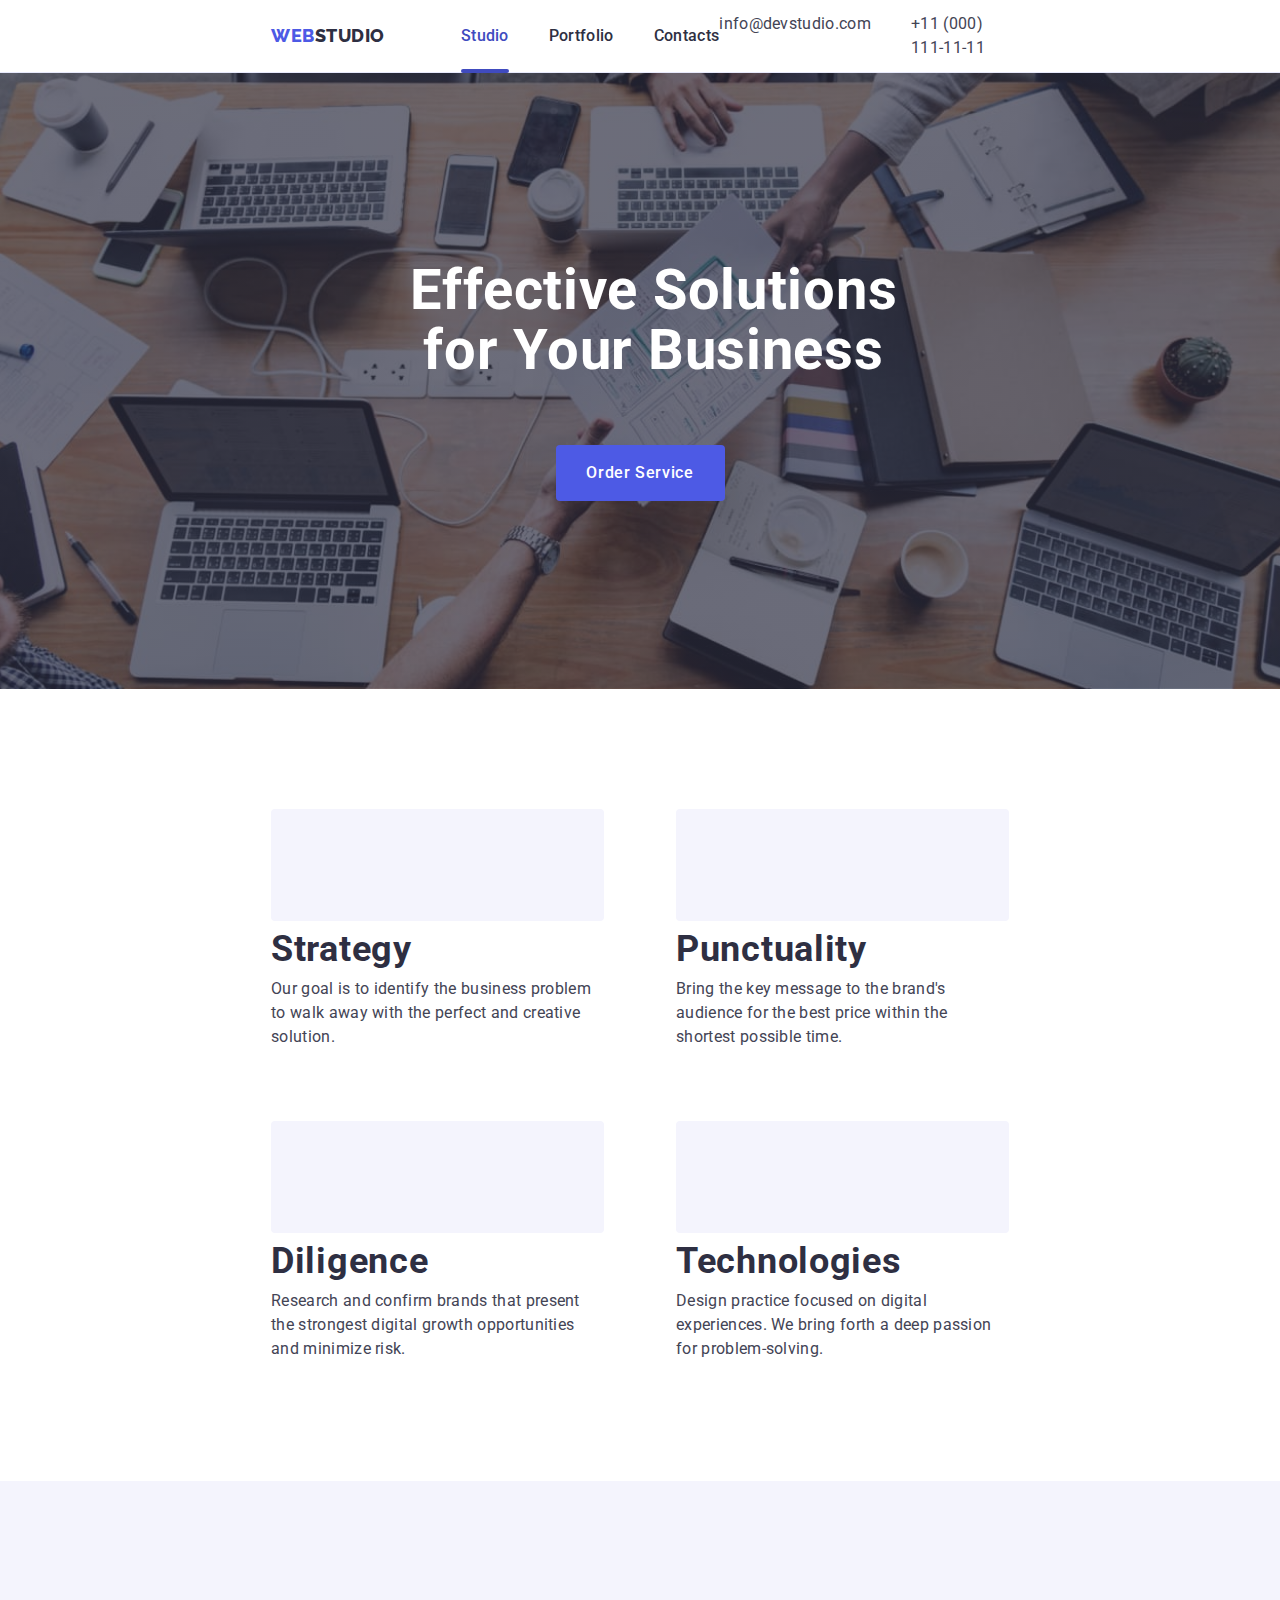
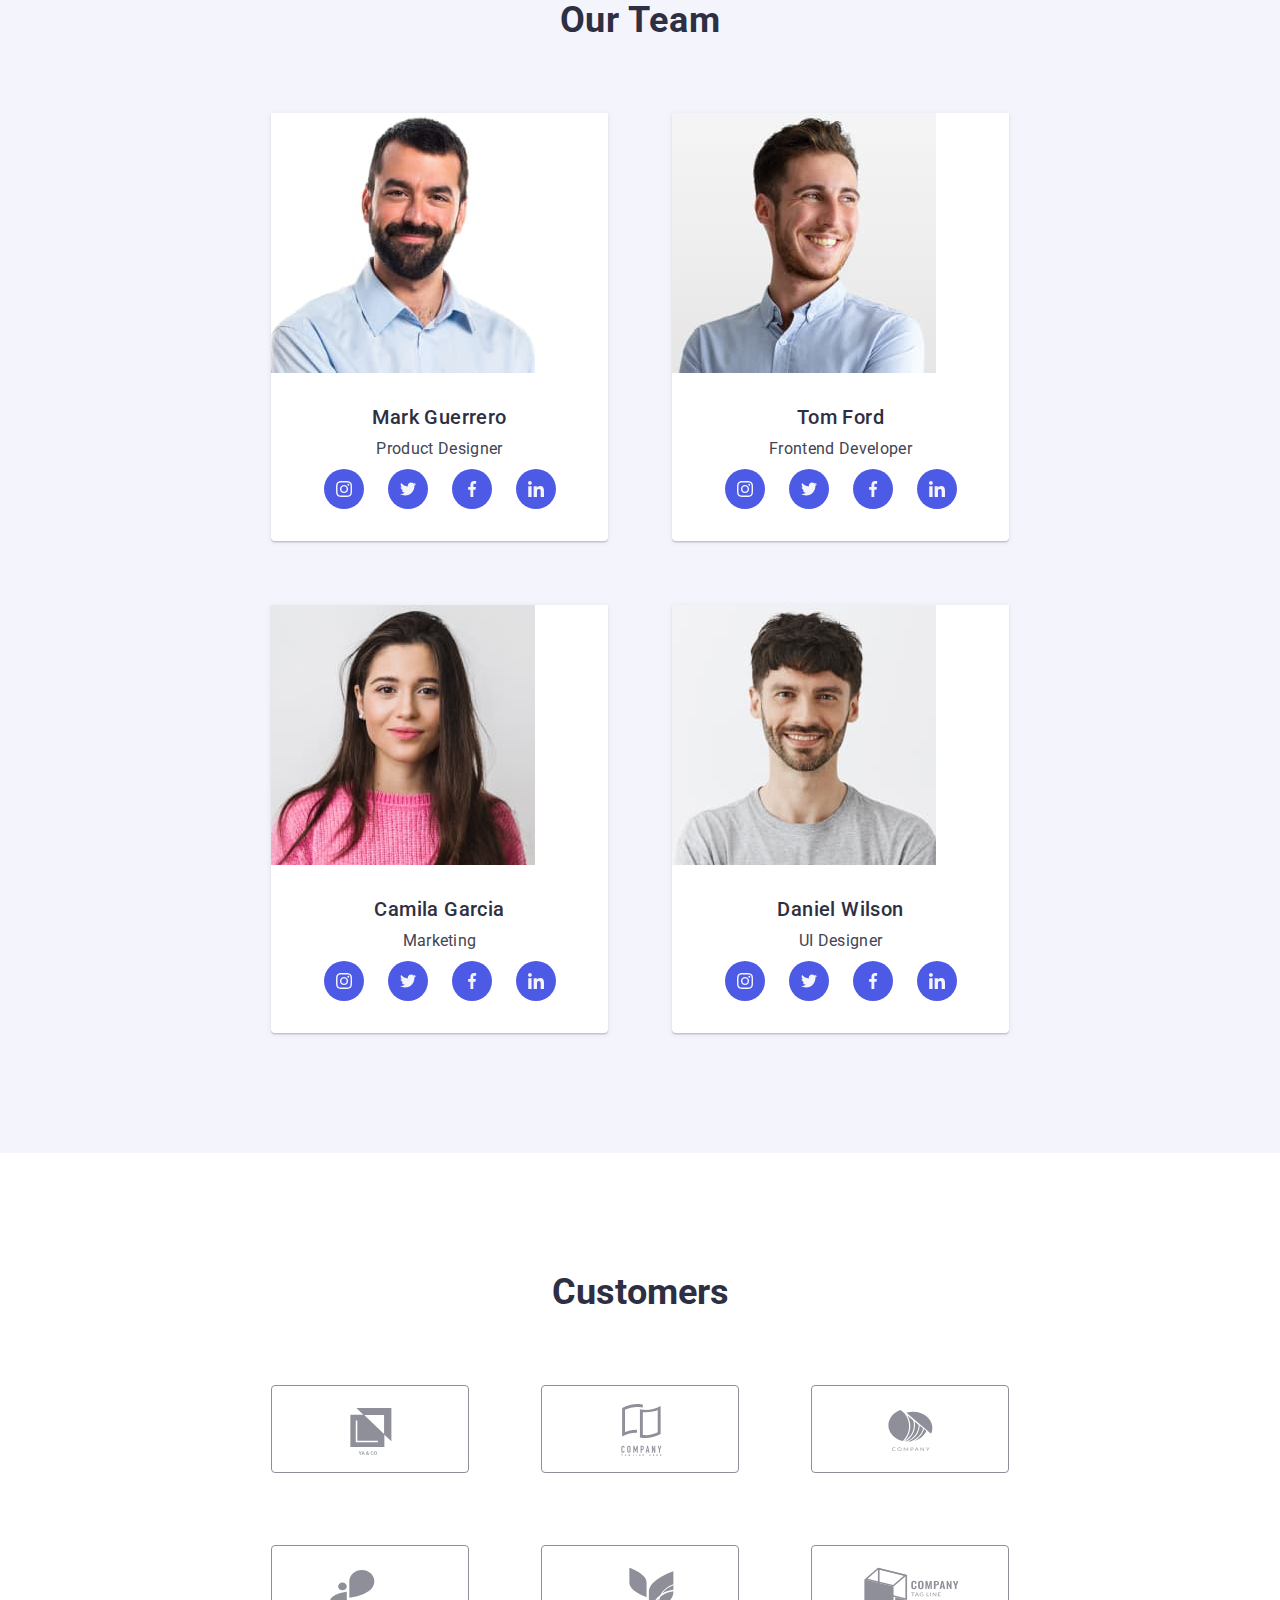
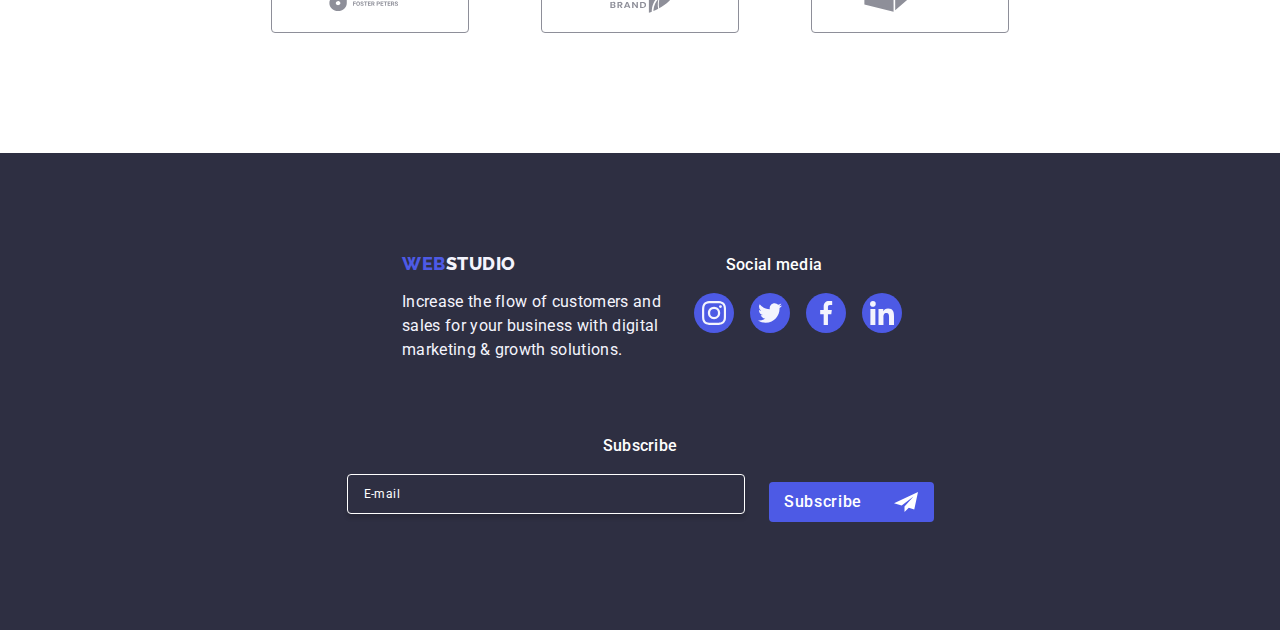
==== commit 5a2a8820: "try" ====
--- a/index.html
+++ b/index.html
@@ -364,6 +364,7 @@
     </main>
     <footer class="footer">
     <div class="footer-container container">
+        <div class="ft-table">
         <div class="footer-logo-text">
         <a class="footer-logo ft-link link" rel="stylesheet" 
         href="./index.html">Web<span class="footer-logo-name">Studio</span></a>
@@ -401,6 +402,7 @@
                     </a>
                 </li>
             </ul>
+        </div>
         </div>
         <div class="footer-tabl-conteiner">
             <p class="footer-tabl-name">Subscribe</p>
@@ -484,6 +486,6 @@
         </button>
     </div>
     <script src="./js/modal.js"></script>
-    <script src="./js/mobile.js"></script>
+    <script src="./js/mobile-menu.js"></script>
 </body>
 </html>--- a/css/styles.css
+++ b/css/styles.css
@@ -1000,9 +1000,7 @@
         display: flex;
     }
     .header-address {
-        display: unset;
-        flex-direction: column;
-        margin-left: auto;
+        display: flex;
     }
     .menu-toggle {
         display: none;
@@ -1031,5 +1029,52 @@
     .customers-item {
         flex-basis: calc((100% - 144px) / 3);
     }
-}
-
+    .ft-table {
+       display: flex;
+    }
+    .footer-soc-link {
+        margin-left: 24px;
+    }
+    .footer-logo-text {
+        text-align: left;
+    }
+    .footer-container {
+        flex-direction: row;
+        flex-wrap: wrap;
+        max-width: 584px;
+        align-items: baseline;
+        gap: 72px 24px;
+    }
+    .footer-logo {
+        display: inline-block;
+        text-align: unset;
+    }
+    .footer-form {
+        display: flex;
+    }
+}
+
+@media screen and (min-width: 1440px) {
+    .container{
+        width: 1440px;
+    }
+    .solution-icon {
+        display: flex;
+    }
+    .solutions-list {
+        display: flex;
+        gap: 24px;
+    }
+    .solutions-item {
+        display: block;
+        flex-basis: calc((100% - 96px) / 4);
+    }
+    .team-list {
+        display: flex;
+        gap: 64px;
+    }
+    .team-item {
+        flex-basis: calc((100% - 256px) / 2);
+    }
+}
+
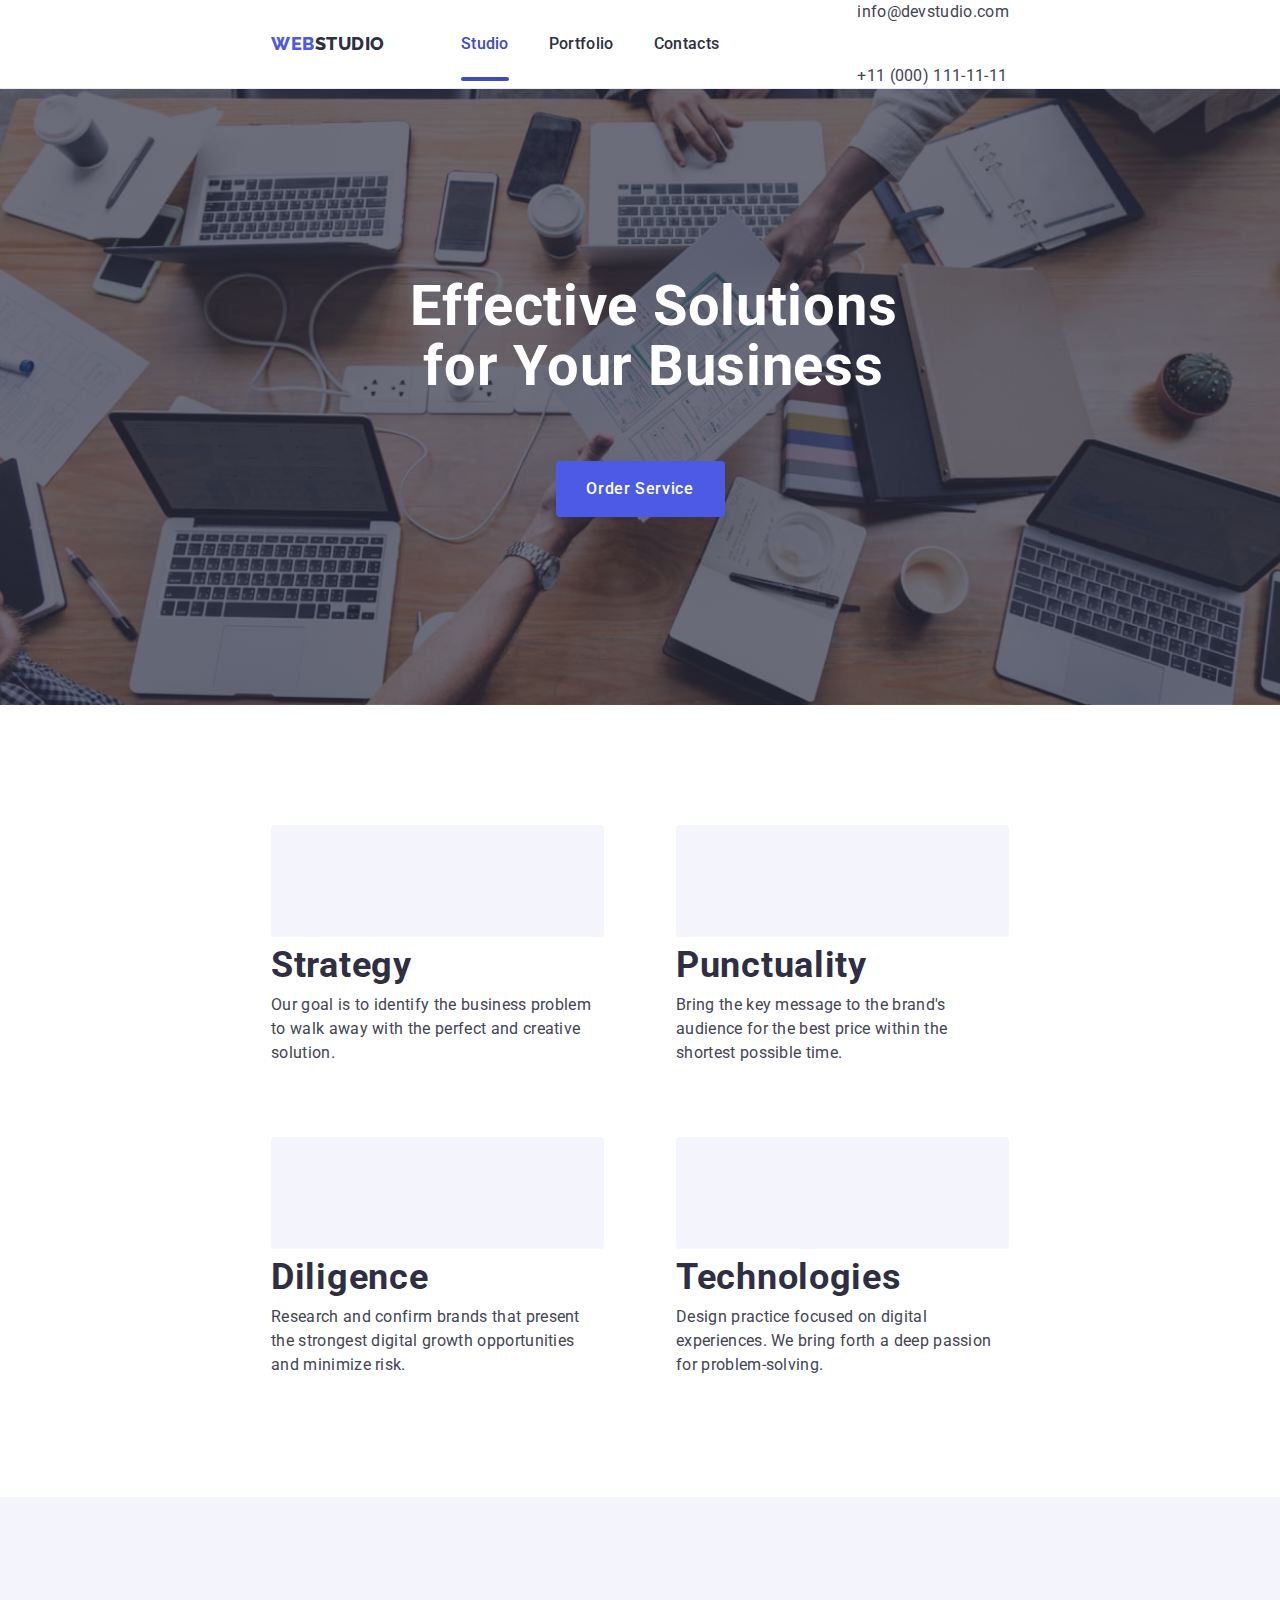
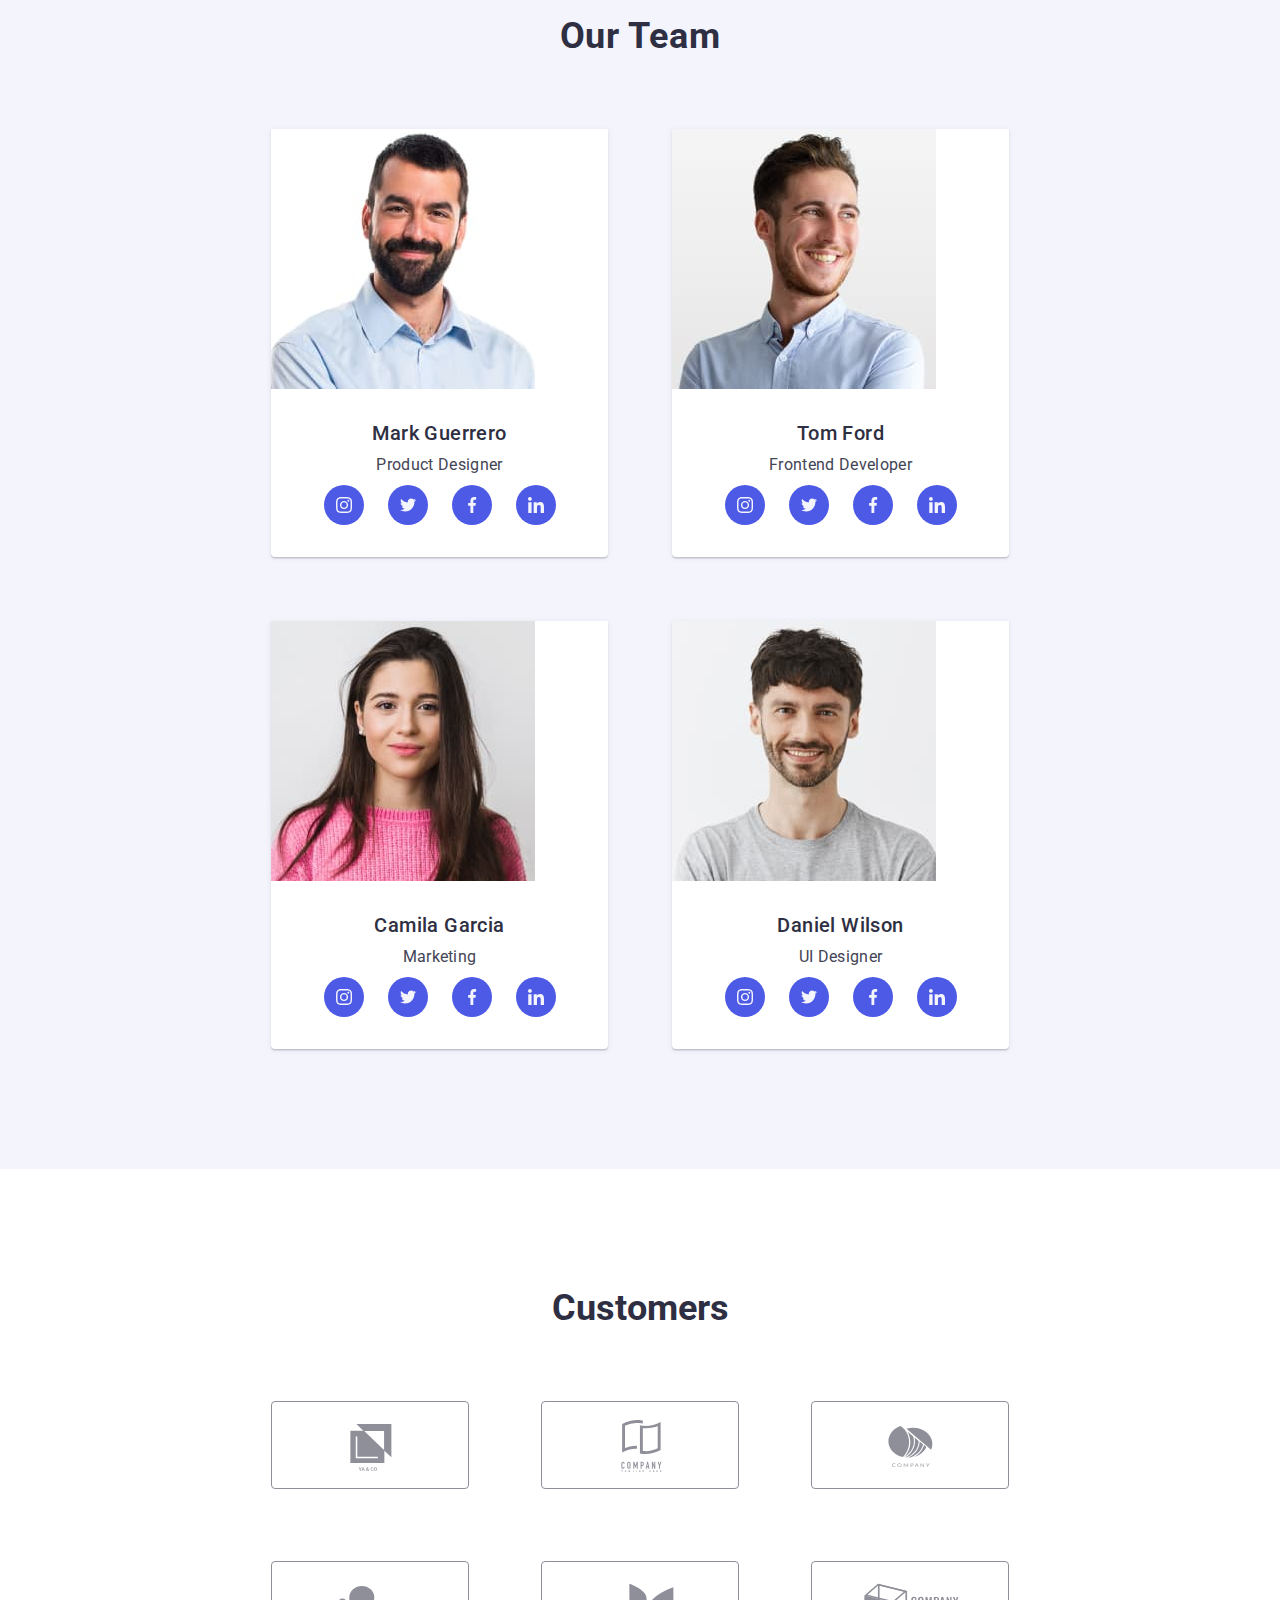
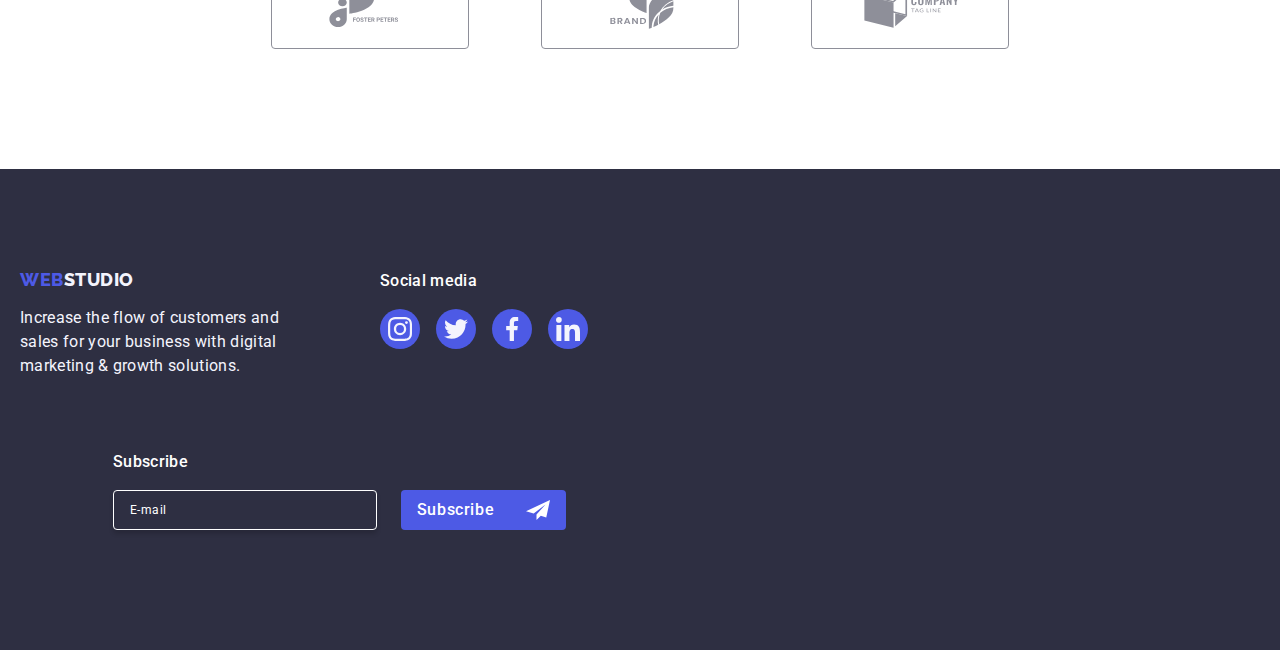
==== commit d222bf69: "try" ====
--- a/index.html
+++ b/index.html
@@ -29,12 +29,12 @@
         </ul>
       </nav>
         <address class="header-address">
-            <ul class="list header-list">
+            <ul class="list header-list header-list-address">
                 <li class="header-soc-item"><a class="header-soc-link link" href="mailto:info@devstudio.com">info@devstudio.com</a></li>
                 <li class="header-soc-item"><a class="header-soc-link link" href="tel:+110001111111">+11 (000) 111-11-11</a></li>
             </ul>
         </address>
-        <button type="button" class="menu-toggle js-open-menu" >
+        <button type="button" class="menu-toggle js-open-menu" mobile-menu-open>
             <svg class="burger-svg" width="32" height="22">
                 <use href="./images/icons.svg#icon-charm_menu-hamburger"></use>
             </svg>
@@ -364,7 +364,6 @@
     </main>
     <footer class="footer">
     <div class="footer-container container">
-        <div class="ft-table">
         <div class="footer-logo-text">
         <a class="footer-logo ft-link link" rel="stylesheet" 
         href="./index.html">Web<span class="footer-logo-name">Studio</span></a>
@@ -403,8 +402,7 @@
                 </li>
             </ul>
         </div>
-        </div>
-        <div class="footer-tabl-conteiner">
+        <div class="footer-tabl-container">
             <p class="footer-tabl-name">Subscribe</p>
             <form class="footer-form">
             <label class="footer-label">
@@ -478,12 +476,61 @@
     </div>
     </div>
     </div>
-    <div class="menu-container js-menu-container" id="mobile-menu" >
-        <button type="button" class="menu-toggle js-close-menu" >
-            <svg class="close-menu-icon">
+    <div class="menu-container js-menu-container is-hidden is-open" id="mobile-menu" mobile-menu>
+        <div class="mobile-menu">
+        <button type="button" class="menu-toggle close-menu-btn js-close-menu" mobile-menu-close>
+            <svg class="close-menu-icon" width="24" height="24">
                 <use href="./images/icons.svg#icon-close-black-18dp-2-1"></use>
             </svg>
         </button>
+        <ul class="mob-list list">
+        <li class="mob-item"><a class="mob-menu-link link current-menu" href="./index.html">Studio</a></li>
+        <li class="mob-item"><a class="mob-menu-link link" href="./portfolio.html">Portfolio</a></li>
+        <li class="mob-item"><a class="mob-menu-link link" href="">Contacts</a></li>
+        </ul>
+        <div class="mob-soc-cont">
+        <address class="mob-address">
+            <ul class="list mob-list">
+                <li class="mob-address-item">
+                    <a class="mob-address-link link tel-color" href="tel:+110001111111">+11 (000) 111-11-11</a>
+                </li>
+                <li class="mob-address-item">
+                    <a class="mob-address-link link email-mob" href="mailto:info@devstudio.com">info@devstudio.com</a>
+                </li>
+            </ul>
+        </address>
+        </div>
+        <ul class="mob-soc-list list">
+            <li class="mob-soc-item">
+                <a class="mob-soc-link link" href="https://www.instagram.com/" target="_blank">
+                    <svg class="mob-soc-icon" width="24" height="24">
+                        <use href="./images/icons.svg#icon-instagram-2"></use>
+                    </svg>
+                </a>
+            </li>
+            <li class="mob-soc-item">
+                <a class="mob-soc-link link" href="https://twitter.com/" target="_blank">
+                    <svg class="mob-soc-icon" width="24" height="24">
+                        <use href="./images/icons.svg#icon-twitter-1"></use>
+                    </svg>
+                </a>
+            </li>
+            <li class="mob-soc-item">
+                <a class="mob-soc-link link" href="https://uk-ua.facebook.com/" target="_blank">
+                    <svg class="mob-soc-icon" width="24" height="24">
+                        <use href="./images/icons.svg#icon-facebook-1"></use>
+                    </svg>
+                </a>
+            </li>
+            <li class="mob-soc-item">
+                <a class="mob-soc-link link" href="https://ua.linkedin.com/" target="_blank">
+                    <svg class="mob-soc-icon" width="24" height="24">
+                        <use href="./images/icons.svg#icon-linkedin-1"></use>
+                    </svg>
+                </a>
+            </li>
+        </ul>
+        </div>
     </div>
     <script src="./js/modal.js"></script>
     <script src="./js/mobile-menu.js"></script>
--- a/css/styles.css
+++ b/css/styles.css
@@ -344,7 +344,9 @@
 
 .team-list {
     gap: 24px;
-    flex-wrap: wrap;
+    display: flex;
+    flex-direction: column;
+    align-items: center;
 }
 
 .team-item {
@@ -595,6 +597,7 @@
 .ft-form-icon {
     margin-left: 16px;
 }
+
 
 /*Portfolio*/
 
@@ -965,9 +968,152 @@
     transition: background-color 250ms cubic-bezier(0.4, 0, 0.2, 1);
 }
 
+/*Menu Container*/
+
+.menu-container {
+    position: fixed;
+    top: 0;
+    left: 0;
+    width: 100vw;
+    height: 100vh;
+    padding: 32px;
+    background-color: #ffffff;
+    transform: translateX(100%);
+    transition: transform 250ms ease-in-out;
+}
+
+.is-open {
+    opacity: 1;
+    pointer-events: auto;
+    visibility: visible;
+}
+
+.menu-container.is-open {
+    transform: translateX(0);
+}
+
+.mobile-menu {
+    position: absolute;
+    top: 50%;
+    left: 50%;
+    width: 408px;
+    min-height: 584px;
+    background-color: #fcfcfc;
+    border-radius: 4px;
+    box-shadow: 0px 1px 1px rgba(0, 0, 0, 0.14),
+        0px 1px 3px rgba(0, 0, 0, 0.12),
+        0px 2px 1px rgba(0, 0, 0, 0.2);
+    transition: transform 250ms cubic-bezier(0.4, 0, 0.2, 1);
+    transform: translate(-50%, -50%) scale(1);
+    padding: 72px 24px 24px 24px;
+}
+
+.menu-conteiner.is-hidden .mobile-menu {
+    transform: translate(-50%, 50%) scale(0);
+}
+
+.close-menu-btn {
+    position: absolute;
+    top: 24px;
+    right: 24px;
+    width: 24px;
+    height: 24px;
+    display: flex;
+    align-items: center;
+    justify-content: center;
+    border: 1px solid rgba(0, 0, 0, 0.1);
+    background-color: #e7e9fc;
+    border-radius: 24px;
+    padding: 0;
+    cursor: pointer;
+    transition: background-color 250ms cubic-bezier(0.4, 0, 0.2, 1), border 250ms cubic-bezier(0.4, 0, 0.2, 1);
+    margin-bottom: 32px;
+}
+
+.close-menu-btn:hover,
+.close-menu-btn:focus {
+    background-color: #404BBF;
+    border: none;
+}
+
+.mob-list {
+    display: flex;
+    flex-direction: column;
+    gap: 40px;
+}
+
+.mob-item {
+    font-size: 36px;
+    font-weight: 700;
+    line-height: 40px;
+    letter-spacing: 0.72px;
+    text-transform: capitalize;
+}
+
+.mob-menu-link {
+    color: #2E2F42;
+}
+
+.current-menu {
+    color: #404BBF;
+}
+
+.email-mob {
+    color: var(--slate, #434455);
+    font-size: 20px;
+    font-style: normal;
+    font-weight: 500;
+    line-height: 24px;
+    letter-spacing: 0.4px;
+}
+
+.tel-color {
+    color: var(--iris, #4D5AE5);
+    font-size: 36px;
+    font-weight: 700;
+    line-height: 40px;
+    letter-spacing: 0.72px;
+    text-transform: capitalize;
+    font-style: normal;
+}
+
+.mob-soc-cont {
+    margin-top: 204px;
+    margin-bottom: 48px;
+}
+
+.mob-soc-list {
+    display: flex;
+    gap: 56px;
+}
+
+.mob-soc-item {
+    width: 40px;
+    height: 40px;
+}
+
+.mob-soc-link {
+    width: 100%;
+    height: 100%;
+    background-color: #4d5ae5;
+    border-radius: 50%;
+    display: flex;
+    align-items: center;
+    justify-content: center;
+    fill: var(--cloud);
+    transition: background-color 250ms cubic-bezier(0.4, 0, 0.2, 1);
+}
+
+.mob-soc-link:hover,
+.mob-soc-link:focus {
+    background-color: #31d0aa;
+}
+
+.mob-soc-icon {
+    fill: #f4f4fd;
+}
+
 /*Media*/
-
-
 
 @media screen and (min-width: 428px) {
     .solution-icon {
@@ -993,6 +1139,9 @@
 }
 
 @media screen and (min-width: 768px) {
+    .menu-container {
+        display: none;
+    }
     .container {
         width: 768px;
     }
@@ -1001,6 +1150,10 @@
     }
     .header-address {
         display: flex;
+        flex-wrap: wrap;
+    }
+    .header-list-address {
+        flex-direction: column;
     }
     .menu-toggle {
         display: none;
@@ -1020,7 +1173,8 @@
         text-align: start;
     }
     .team-list {
-        display: flex;
+        flex-wrap: wrap;
+        flex-direction: row;
         gap: 64px;
     }
     .team-item {
@@ -1028,9 +1182,6 @@
     }
     .customers-item {
         flex-basis: calc((100% - 144px) / 3);
-    }
-    .ft-table {
-       display: flex;
     }
     .footer-soc-link {
         margin-left: 24px;
@@ -1043,14 +1194,36 @@
         flex-wrap: wrap;
         max-width: 584px;
         align-items: baseline;
-        gap: 72px 24px;
+        gap: 72px;
+        margin: 0;
+    }
+    .footer-logo-text {
     }
     .footer-logo {
         display: inline-block;
         text-align: unset;
     }
+    .footer-tabl-name {
+        text-align: start;
+    }
+    .footer-soc-text {
+        text-align: start;
+        margin-left: 24px;
+    }
+    .input-email {
+        width: 264px;
+    }
     .footer-form {
         display: flex;
+    }
+    .footer-tabl-btn {
+        margin-bottom: 20px;
+    }
+    .footer-text {
+        width: 264px;
+    }
+    .footer-tabl-container {
+        margin-left: 95px;
     }
 }
 
@@ -1058,6 +1231,9 @@
     .container{
         width: 1440px;
     }
+    .solutions {
+        padding: 120px 0 120px;
+    }
     .solution-icon {
         display: flex;
     }
@@ -1069,12 +1245,22 @@
         display: block;
         flex-basis: calc((100% - 96px) / 4);
     }
+    .tasks {
+        display: flex;
+    }
     .team-list {
         display: flex;
-        gap: 64px;
+        gap: 24px;
     }
     .team-item {
-        flex-basis: calc((100% - 256px) / 2);
-    }
-}
-
+        background-color: #ffffff;
+        display: block;
+        width: calc((100%-72px)/4);
+        border-radius: 0 0 4px 4px;
+        box-shadow: 0px 1px 6px rgba(46, 47, 66, 0.08),
+            0px 1px 1px rgba(46, 47, 66, 0.16),
+            0px 2px 1px rgba(46, 47, 66, 0.08);
+    }
+    
+}
+
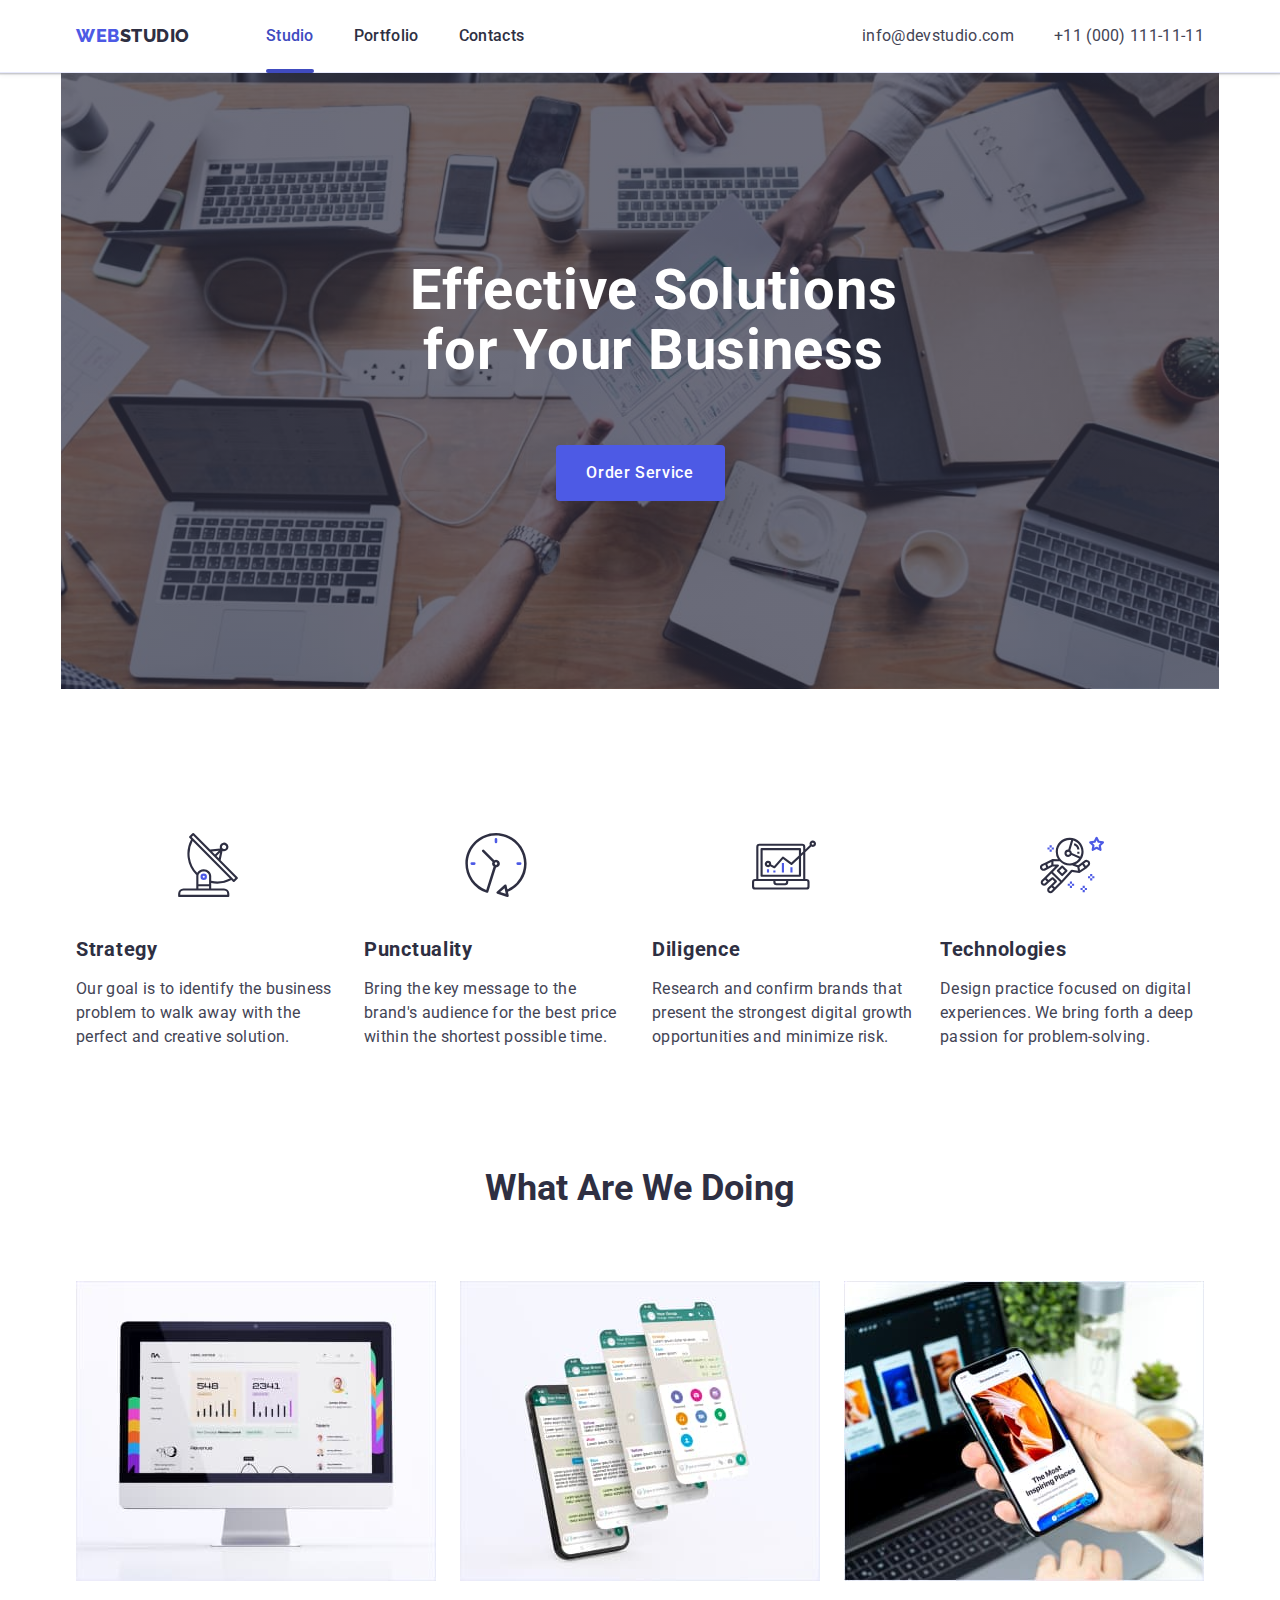
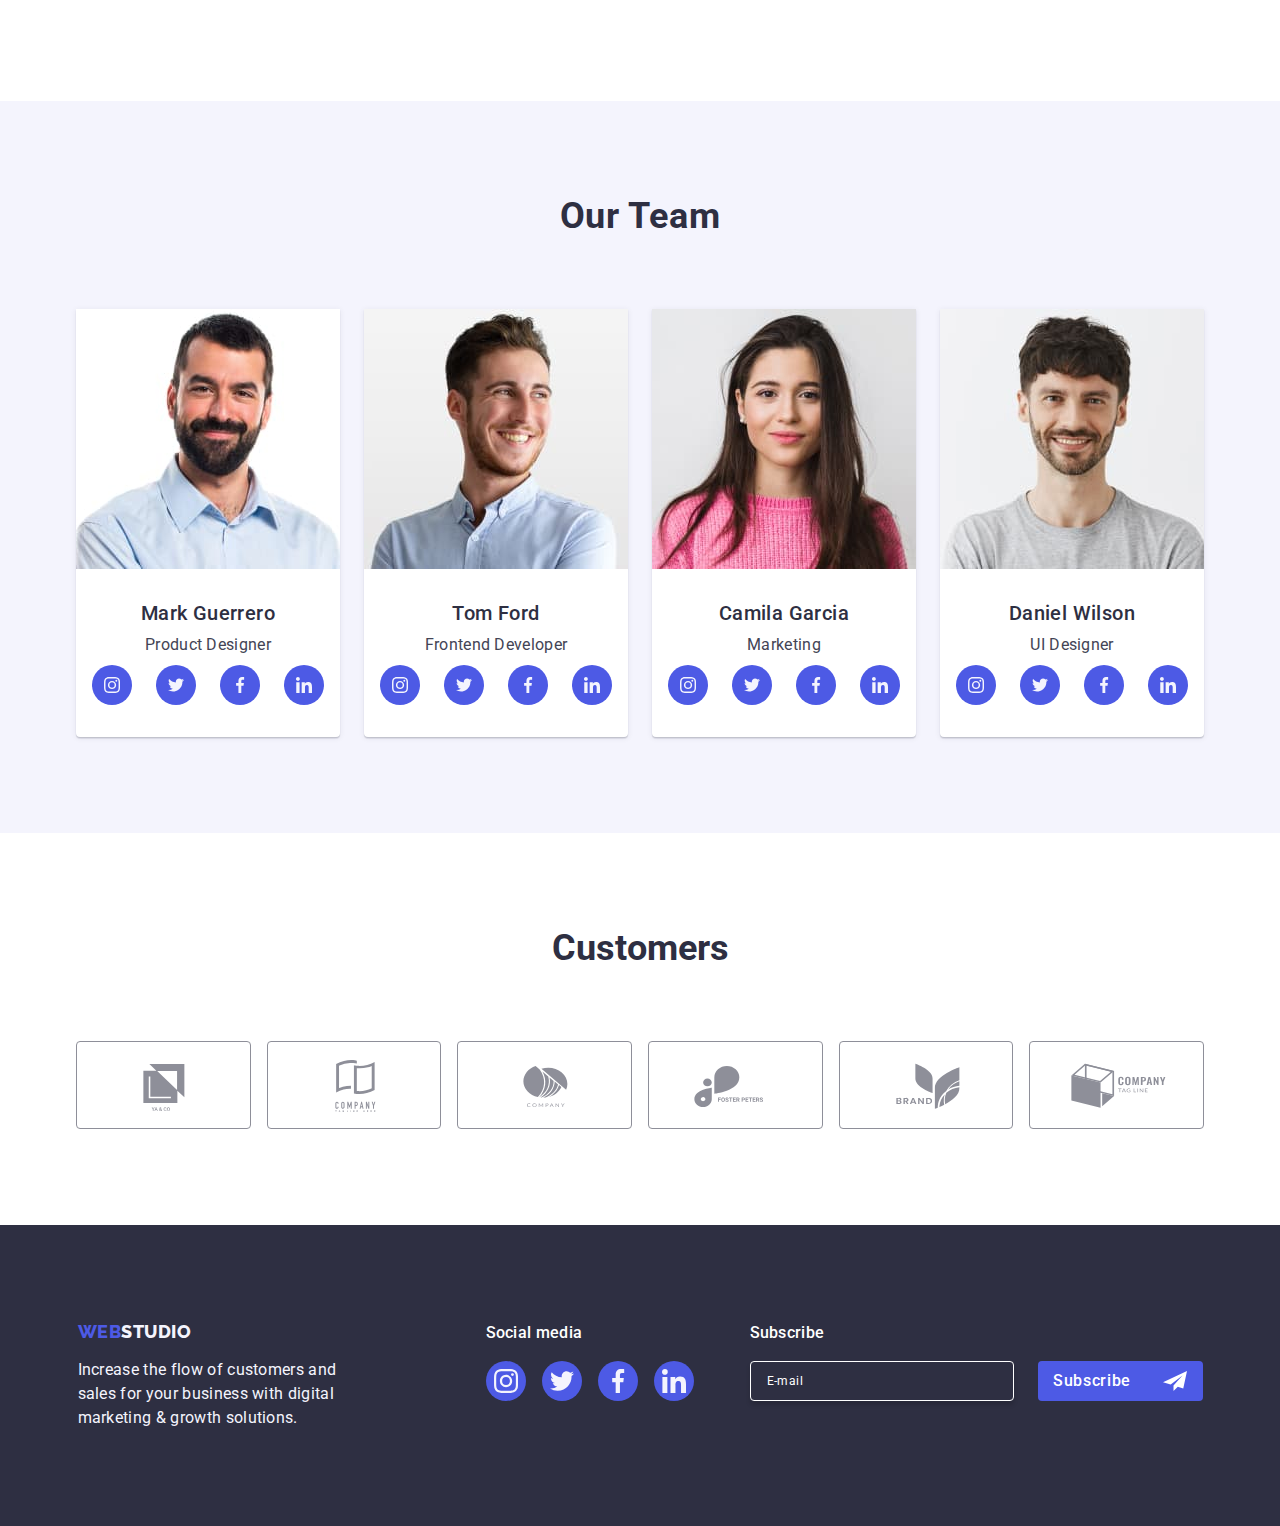
==== commit 3790c592: "final" ====
--- a/index.html
+++ b/index.html
@@ -29,7 +29,7 @@
         </ul>
       </nav>
         <address class="header-address">
-            <ul class="list header-list header-list-address">
+            <ul class="list header-list-address">
                 <li class="header-soc-item"><a class="header-soc-link link" href="mailto:info@devstudio.com">info@devstudio.com</a></li>
                 <li class="header-soc-item"><a class="header-soc-link link" href="tel:+110001111111">+11 (000) 111-11-11</a></li>
             </ul>
@@ -103,7 +103,7 @@
                 <h2 class="tasks-title">What are we doing</h2>
                 <ul class="list tasks-list">
                     <li class="tasks-item">
-                        <img
+                        <img srcset="./images/img-device-1.jpg 1x, ./images/img-device-1.jpg 2x"
                         src="./images/img-device-1.jpg"
                         alt="Device-1"
                         width="360"
@@ -111,7 +111,7 @@
                         />
                     </li>
                     <li class="tasks-item">
-                        <img
+                        <img srcset="./images/img-device-2.jpg 1x, ./images/img-device-2.jpg2x"
                         src="./images/img-device-2.jpg"
                         alt="Device-2"
                         width="360"
@@ -119,7 +119,7 @@
                         />
                     </li>
                     <li class="tasks-item">
-                        <img
+                        <img srcset="./images/img-device-3.jpg 1x, ./images/img-device-3.jpg 2x"
                         src="./images/img-device-3.jpg"
                         alt="Device-3"
                         width="360"
@@ -135,7 +135,7 @@
             <ul class="list team-list">
                 <li class="team-item">
                     <div class="team-block">
-                    <img
+                    <img srcset="./images/team1.jpg 1x, ./images/team1.jpg 2x"
                     src="./images/team1.jpg"
                     alt="Image"
                     width="264"
@@ -182,7 +182,7 @@
                 </li>
                 <li class="team-item">
                     <div class="team-block">
-                    <img
+                    <img srcset="./images/team2.jpg 1x, ./images/team2.jpg 2x"
                     src="./images/team2.jpg"
                     alt="Image"
                     width="264"
@@ -225,7 +225,7 @@
                 </li>
                 <li class="team-item">
                     <div class="team-block">
-                    <img
+                    <img srcset="./images/team3.jpg 1x, ./images/team3.jpg 2x"
                     src="./images/team3.jpg"
                     alt="Image"
                     width="264"
@@ -268,7 +268,7 @@
                 </li>
                 <li class="team-item">
                     <div class="team-block">
-                    <img
+                    <img srcset="./images/team4.jpg 1x, ./images/team4.jpg 2x"
                     src="./images/team4.jpg"
                     alt="Image"
                     width="264"
@@ -479,7 +479,7 @@
     <div class="menu-container js-menu-container is-hidden is-open" id="mobile-menu" mobile-menu>
         <div class="mobile-menu">
         <button type="button" class="menu-toggle close-menu-btn js-close-menu" mobile-menu-close>
-            <svg class="close-menu-icon" width="24" height="24">
+            <svg class="close-menu-icon" width="8" height="8">
                 <use href="./images/icons.svg#icon-close-black-18dp-2-1"></use>
             </svg>
         </button>
--- a/css/styles.css
+++ b/css/styles.css
@@ -20,7 +20,7 @@
 }
 
 .container {
-    width: 428px;
+    width: 320px;
     padding-left: 15px;
     padding-right: 15px;
     margin: auto;
@@ -75,7 +75,7 @@
 
 .header-list {
     display: flex;
-    gap: 40px
+    gap: 40px;
 }
 
 .header-menu-item {
@@ -169,8 +169,8 @@
     font-weight: 700;
     line-height: 1.07;
     letter-spacing: 0.72px;
-    max-width: 320px;
-    margin-left: calc((100% - 320px) / 2);
+    max-width: 212px;
+    margin-left: calc((100% - 212px) / 2);
 }
 
 .hero-btn {
@@ -199,17 +199,16 @@
 
 .hero {
     background: var(--navyblue, #2E2F42);
-    padding: 188px 0 188px;
+    padding: 112px 0 112px;
     background-image: linear-gradient(to bottom,
             rgba(46, 47, 66, 0.70),
             rgba(46, 47, 66, 0.70)
             ),
-    url(../images/hero-bg.jpg);
+    url(../images/bg-mobile.jpg);
     background-repeat: no-repeat;
     background-position: center;
     background-size: cover;
-    max-width: 1440px;
-    margin: auto;
+    max-width: 320px;
 }
 
 .icon-container {
@@ -243,6 +242,7 @@
 }
 
 .solutions-list {
+    display: flex;
     flex-wrap: wrap;
     gap: 72px;
 }
@@ -329,7 +329,7 @@
 
 .team {
     background: var(--cloud, #F4F4FD);
-    padding: 120px 0 120px;
+    padding: 96px 0 96px;
 }
 
 .team-title {
@@ -343,7 +343,7 @@
 }
 
 .team-list {
-    gap: 24px;
+    gap: 72px;
     display: flex;
     flex-direction: column;
     align-items: center;
@@ -395,8 +395,7 @@
 /*Fifth Section*/
 
 .customers {
-    padding-top: 120px;
-    padding-bottom: 120px;
+    padding: 96px 0;
 }
 
 .title-customers {
@@ -409,14 +408,22 @@
 
 .customers-list {
     display: flex;
-    gap: 24px;
+    flex-wrap: wrap;
+    align-items: center;
+    justify-content: center;
+    gap: 72px 16px;
 }
 
 .customers-item {
-    width: calc((100% - 120px) / 6);
     height: 88px;
     transition: border-color 250ms cubic-bezier(0.4, 0, 0.2, 1),
-        color 250ms cubic-bezier(0.4, 0, 0.2, 1);;
+        color 250ms cubic-bezier(0.4, 0, 0.2, 1);
+    width: 168px;
+    display: flex;
+    gap: 16px;
+    align-items: center;
+    justify-content: center;
+    flex-basis: calc((100% - 72px) / 2);
 }
 
 .customers-item-link {
@@ -430,6 +437,8 @@
     color: #8e8f99;
     transition: border-color 250ms cubic-bezier(0.4, 0, 0.2, 1),
         color 250ms cubic-bezier(0.4, 0, 0.2, 1);
+    display: flex;
+    padding: 16px;
 }
 
 .customers-item-link:hover,
@@ -559,7 +568,7 @@
     border-radius: 4px;
     border: 1px solid var(--white, #FFF);
     box-shadow: 0px 4px 4px 0px rgba(0, 0, 0, 0.15);
-    width: 398px;
+    width: 290px;
     height: 40px;
     background-color: transparent;
     font-size: 12px;
@@ -982,6 +991,11 @@
     transition: transform 250ms ease-in-out;
 }
 
+.menu-toggle {
+    border: transparent;
+    margin-left: auto;
+}
+
 .is-open {
     opacity: 1;
     pointer-events: auto;
@@ -996,7 +1010,7 @@
     position: absolute;
     top: 50%;
     left: 50%;
-    width: 408px;
+    width: 300px;
     min-height: 584px;
     background-color: #fcfcfc;
     border-radius: 4px;
@@ -1078,13 +1092,13 @@
 }
 
 .mob-soc-cont {
-    margin-top: 204px;
+    margin-top: 150px;
     margin-bottom: 48px;
 }
 
 .mob-soc-list {
     display: flex;
-    gap: 56px;
+    gap: 24px;
 }
 
 .mob-soc-item {
@@ -1115,20 +1129,50 @@
 
 /*Media*/
 
+@media (min-width: 320px) {
+    .icon-container {
+        display: none;
+    }
+    .tasks {
+    display: none;;
+    }
+    .header-list {
+        display: none;
+    }
+    .header-address {
+        display: none;
+    }
+}
+
 @media screen and (min-width: 428px) {
-    .solution-icon {
+    .container {
+        width: 428px;
+    }
+    .hero {
+        max-width: 428px;
+    }
+    .hero-title {
+        max-width: 320px;
+        margin-left: calc((100% - 320px) / 2);
+    }
+    .mobile-menu {
+        width: 408px;
+        min_height: 584px;
+    }
+    .mob-soc-list {
+        gap: 65px;
+    }
+    .mob-soc-cont {
+        margin-bottom: 65px;
+    }
+    .input-email {
+        width: 398px;
+    }
+    .icon-container {
        display: none;
     }
     .tasks {
         display: none;;
-    }
-    .customers-list {
-        flex-direction: row;
-        flex-wrap: wrap;
-        gap: 72px;
-    }
-    .customers-item {
-        flex-basis: calc((100% - 72px) / 2);
     }
     .header-list {
         display: none;
@@ -1144,6 +1188,19 @@
     }
     .container {
         width: 768px;
+    }
+    .hero {
+        background: var(--navyblue, #2E2F42);
+        padding: 112px 0 112px;
+        background-image: linear-gradient(to bottom,
+                rgba(46, 47, 66, 0.70),
+                rgba(46, 47, 66, 0.70)),
+            url(../images/bg-table.jpg);
+        background-repeat: no-repeat;
+        background-position: center;
+        background-size: cover;
+        max-width: 768px;
+        margin: auto;
     }
     .header-list {
         display: flex;
@@ -1175,29 +1232,33 @@
     .team-list {
         flex-wrap: wrap;
         flex-direction: row;
-        gap: 64px;
+        gap: 64px 24px;
     }
     .team-item {
         flex-basis: calc((100% - 64px) / 2);
+        display: flex;
+        justify-content: center;
+        align-items: center;
     }
     .customers-item {
         flex-basis: calc((100% - 144px) / 3);
     }
-    .footer-soc-link {
-        margin-left: 24px;
-    }
-    .footer-logo-text {
-        text-align: left;
+    .footer {
+        width: 100%;
+        padding: 96px 0;
     }
     .footer-container {
         flex-direction: row;
         flex-wrap: wrap;
         max-width: 584px;
         align-items: baseline;
-        gap: 72px;
-        margin: 0;
+        gap: 72px 24px;
+    }
+    .footer-soc-link {
+        margin-left: 24px;
     }
     .footer-logo-text {
+        text-align: left;
     }
     .footer-logo {
         display: inline-block;
@@ -1222,14 +1283,43 @@
     .footer-text {
         width: 264px;
     }
-    .footer-tabl-container {
-        margin-left: 95px;
-    }
-}
-
-@media screen and (min-width: 1440px) {
+}
+
+@media screen and (min-width: 1158px) {
     .container{
-        width: 1440px;
+        width: 1158px;
+    }
+    .hero {
+        background: var(--navyblue, #2E2F42);
+        padding: 188px 0 188px;
+        background-image: linear-gradient(to bottom,
+                 rgba(46, 47, 66, 0.70),
+                rgba(46, 47, 66, 0.70)),
+            url(../images/hero-bg.jpg);
+        background-repeat: no-repeat;
+        background-position: center;
+        background-size: cover;
+        max-width: 1158px;
+        margin: auto;
+    }
+    .header-list-address {
+        display: flex;
+        flex-direction: row;
+        gap: 40px;
+        transition: color 250ms cubic-bezier(0.4, 0, 0.2, 1);
+    }
+    .icon-container {
+        width: 264px;
+        height: 112px;
+        background-color: var(--button-background-color);
+        display: flex;
+        align-items: center;
+        justify-content: center;
+        border-radius: 4px;
+        margin-bottom: 8px;
+    }
+    .solutions-subtitle {
+        font-size: 20px;
     }
     .solutions {
         padding: 120px 0 120px;
@@ -1244,23 +1334,47 @@
     .solutions-item {
         display: block;
         flex-basis: calc((100% - 96px) / 4);
+        margin: auto;
     }
     .tasks {
         display: flex;
-    }
-    .team-list {
+        flex-basis: content;
+        margin: auto;
+        align-items: center;
+        justify-content: center;
+    }
+    .team-item {
+        display: inline-block;
+        flex-basis: content;
+        margin: auto;
+    }
+    .customers-list {
+        flex-wrap: nowrap;
+    }
+    .customers-item {
+        width: calc((100% - 48px) / 3);
+    }
+    .header-address {
         display: flex;
-        gap: 24px;
-    }
-    .team-item {
-        background-color: #ffffff;
-        display: block;
-        width: calc((100%-72px)/4);
-        border-radius: 0 0 4px 4px;
-        box-shadow: 0px 1px 6px rgba(46, 47, 66, 0.08),
-            0px 1px 1px rgba(46, 47, 66, 0.16),
-            0px 2px 1px rgba(46, 47, 66, 0.08);
-    }
-    
-}
-
+        flex-wrap: wrap;
+    }
+    .header-list-address {
+        flex-direction: row;
+    }
+    .footer-container {
+        flex-wrap: unset;
+        flex-direction: unset;
+        gap: unset;
+        align-items: baseline;
+    }
+    .footer-logo-text {
+        margin-right: 120px;
+        max-width: 264px;
+    }
+    .footer-soc-list {
+        text-align: left;
+    }
+    .footer-tabl-container {
+        margin-left: 80px;
+    }
+}
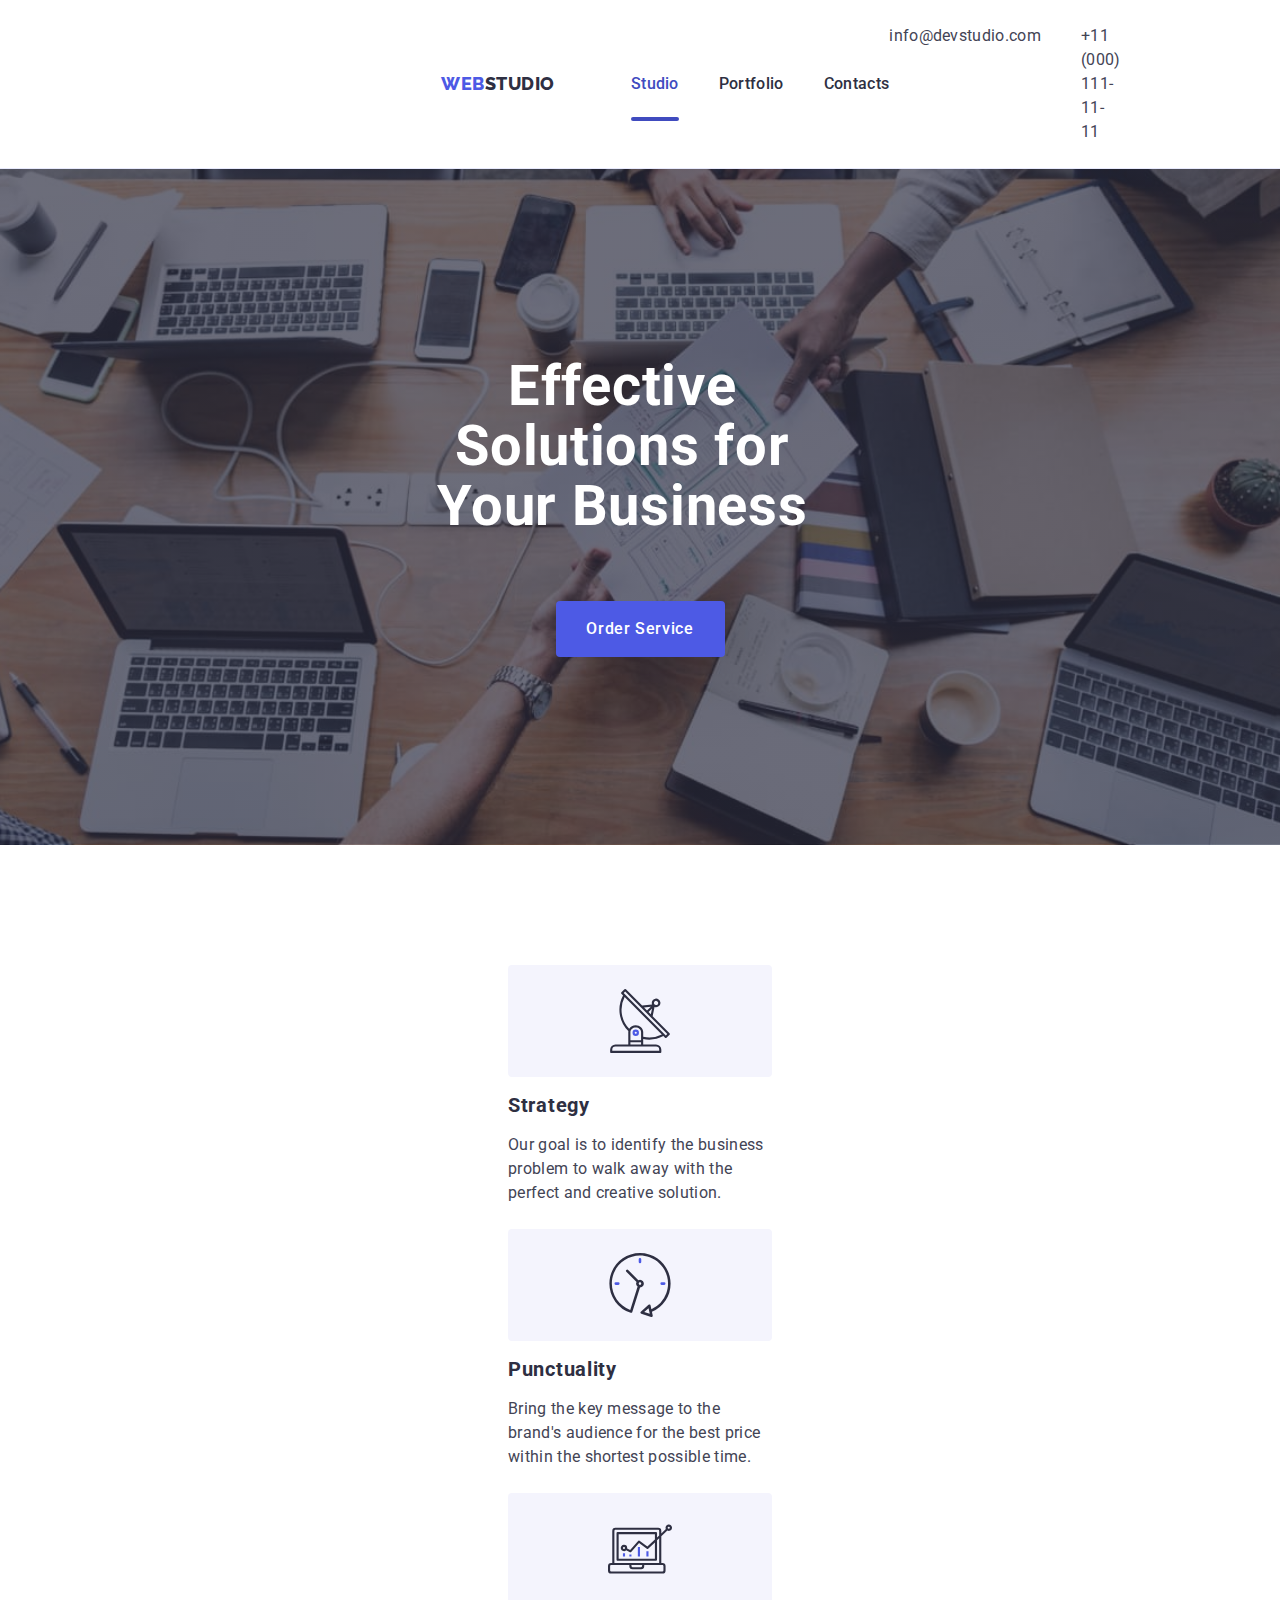
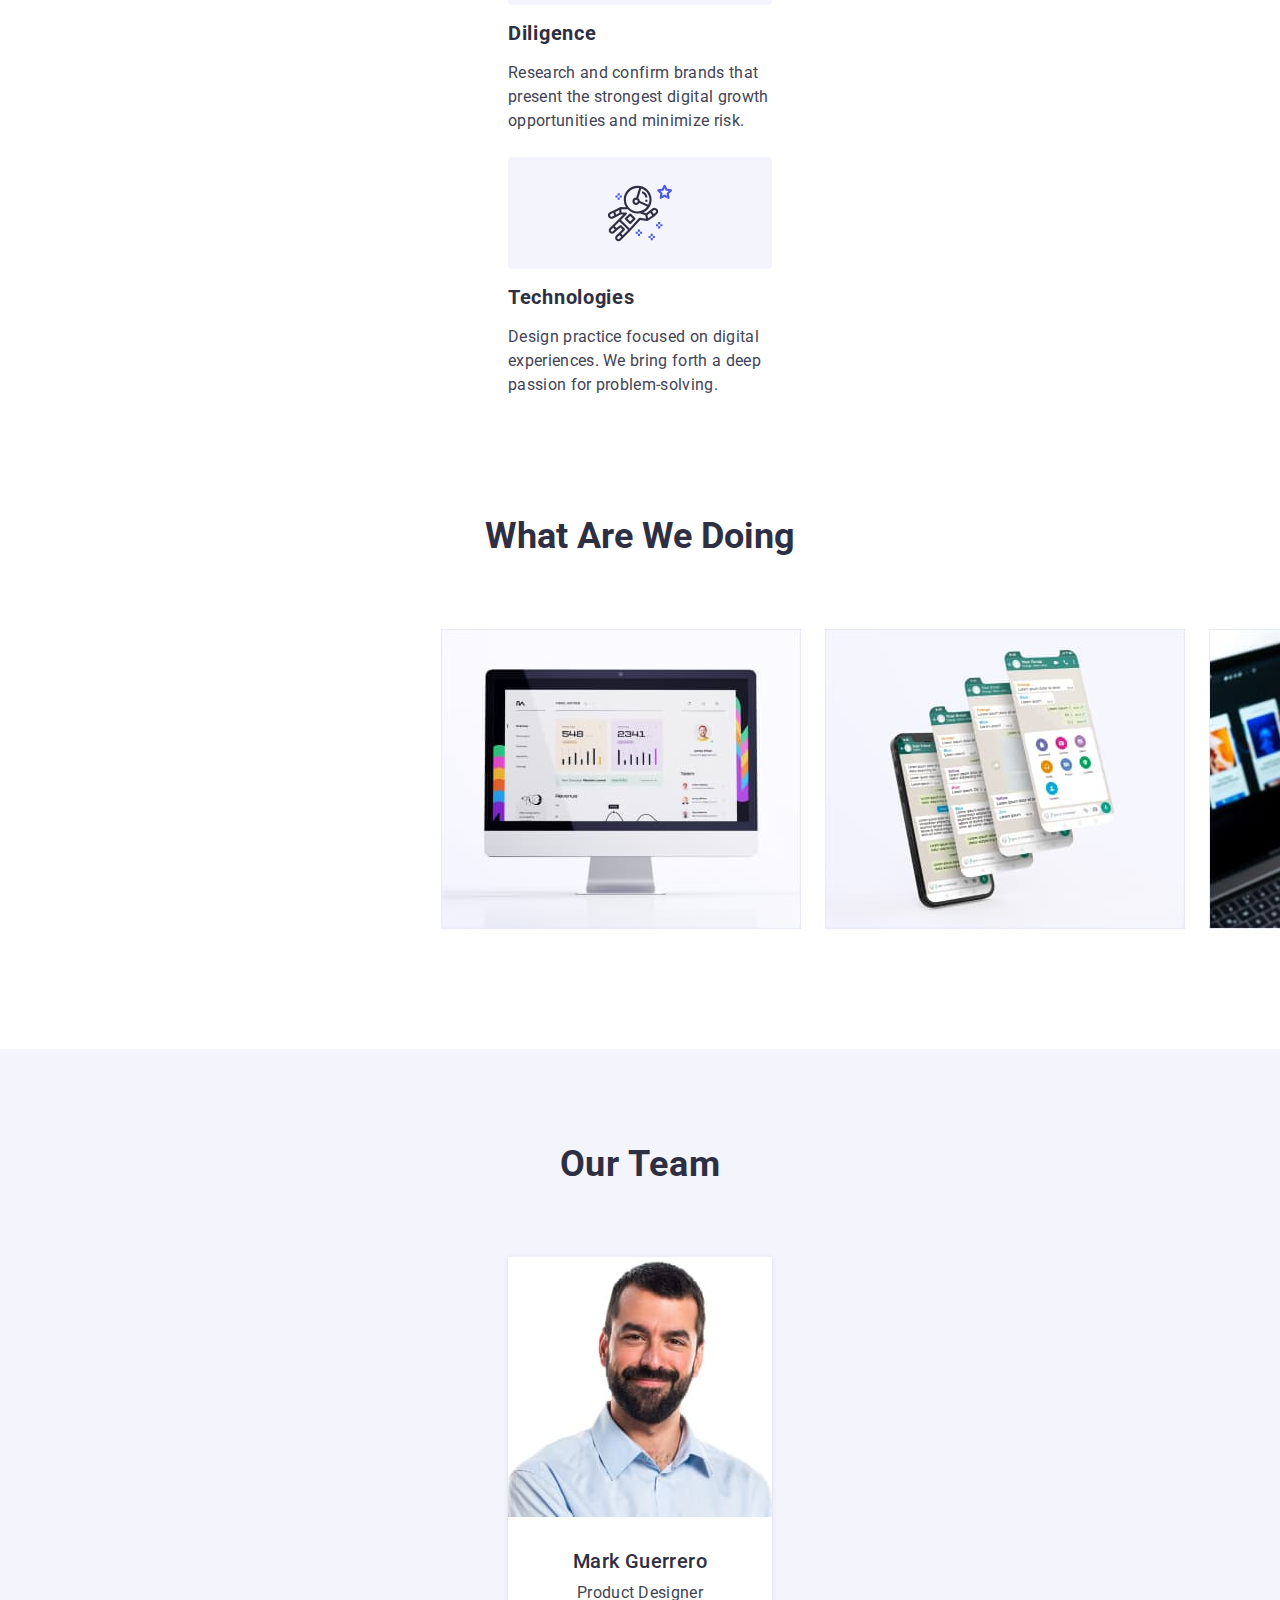
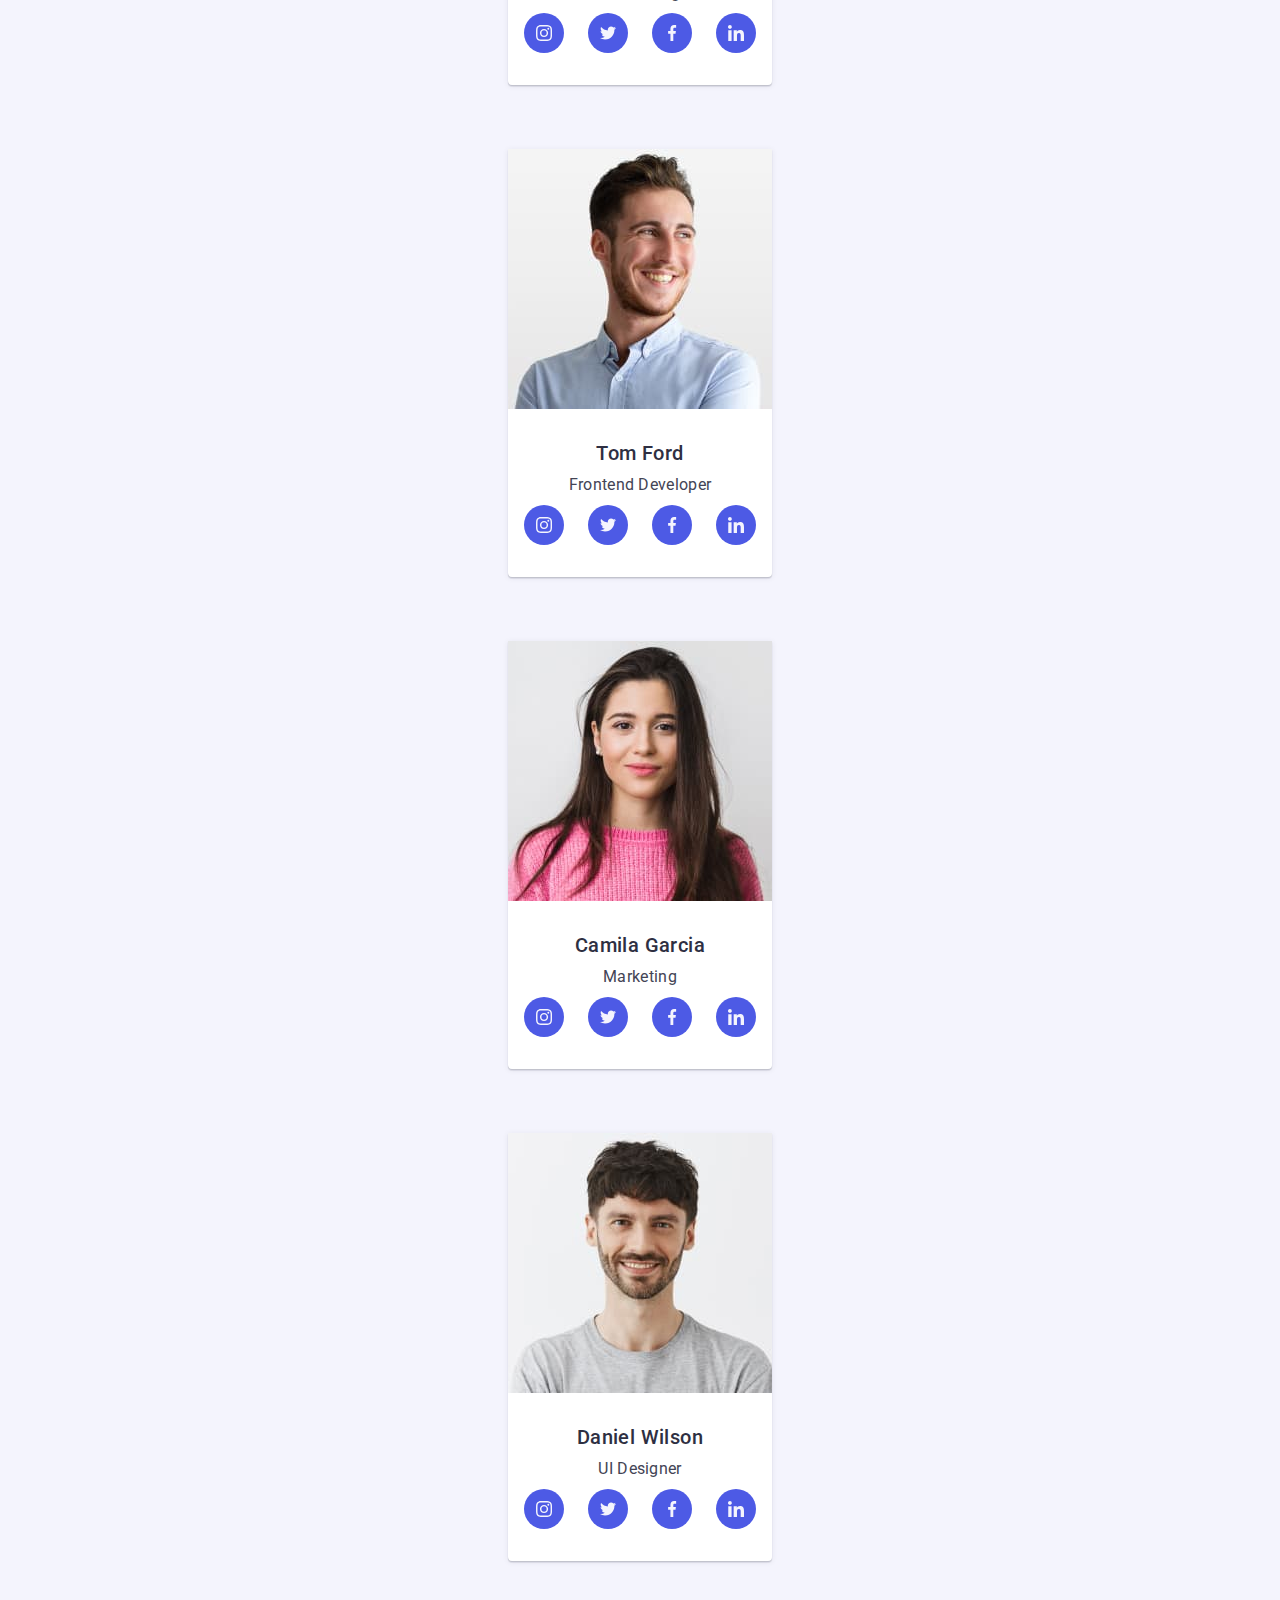
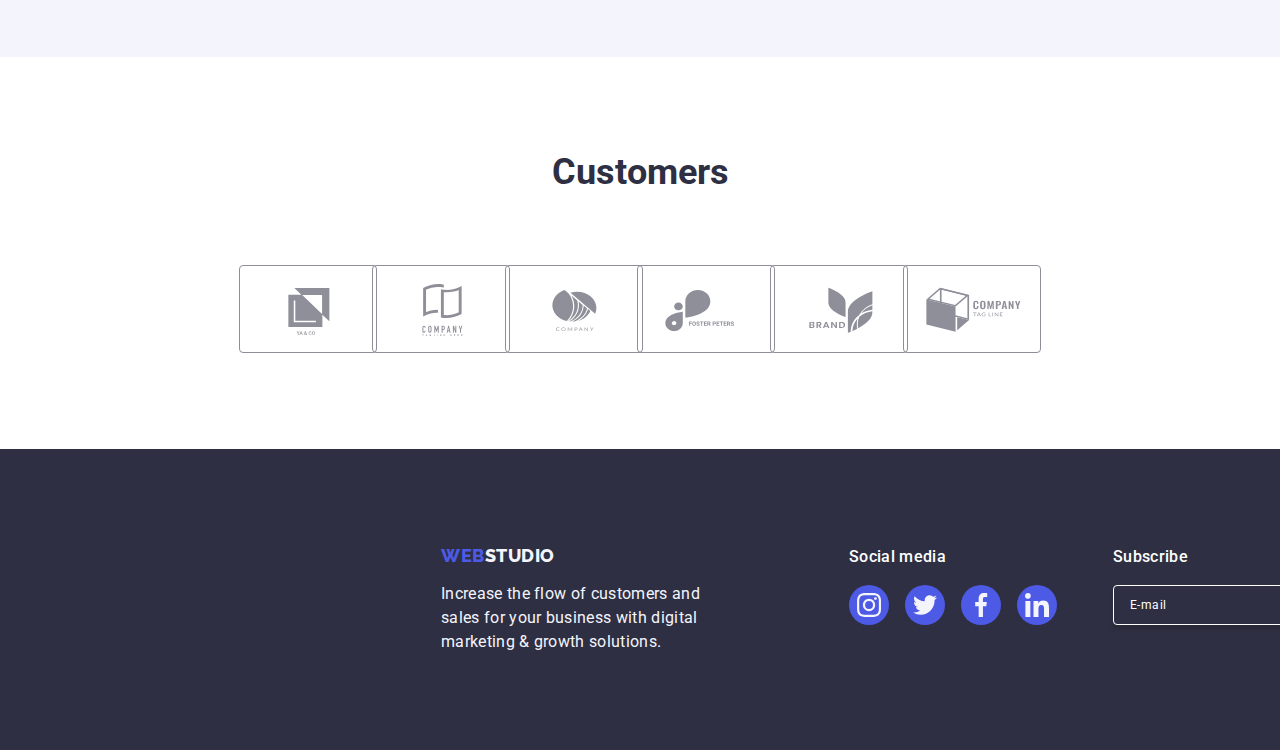
==== commit f76c7eb7: "summary" ====
--- a/index.html
+++ b/index.html
@@ -30,7 +30,7 @@
       </nav>
         <address class="header-address">
             <ul class="list header-list-address">
-                <li class="header-soc-item"><a class="header-soc-link link" href="mailto:info@devstudio.com">info@devstudio.com</a></li>
+                <li class="header-soc-item header-soc-item-email"><a class="header-soc-link link" href="mailto:info@devstudio.com">info@devstudio.com</a></li>
                 <li class="header-soc-item"><a class="header-soc-link link" href="tel:+110001111111">+11 (000) 111-11-11</a></li>
             </ul>
         </address>
@@ -130,7 +130,7 @@
                 </div>
                 </section>
                 <section class="team">
-                <div class="container">
+                <div class="container team-container">
             <h2 class="team-title">Our Team</h2>
             <ul class="list team-list">
                 <li class="team-item">
@@ -313,7 +313,7 @@
             </div>
             </section>
             <section class="customers">
-                <div class="container">
+                <div class="container customers-container">
                     <h2 class="title-customers">Customers</h2>
                     <ul class="customers-list list">
                         <li class="customers-item">
@@ -476,7 +476,7 @@
     </div>
     </div>
     </div>
-    <div class="menu-container js-menu-container is-hidden is-open" id="mobile-menu" mobile-menu>
+    <div class="menu-container js-menu-container is-hidden" id="mobile-menu" mobile-menu>
         <div class="mobile-menu">
         <button type="button" class="menu-toggle close-menu-btn js-close-menu" mobile-menu-close>
             <svg class="close-menu-icon" width="8" height="8">
@@ -499,7 +499,6 @@
                 </li>
             </ul>
         </address>
-        </div>
         <ul class="mob-soc-list list">
             <li class="mob-soc-item">
                 <a class="mob-soc-link link" href="https://www.instagram.com/" target="_blank">
@@ -531,6 +530,7 @@
             </li>
         </ul>
         </div>
+        </div>
     </div>
     <script src="./js/modal.js"></script>
     <script src="./js/mobile-menu.js"></script>
--- a/css/styles.css
+++ b/css/styles.css
@@ -20,7 +20,7 @@
 }
 
 .container {
-    width: 320px;
+    width: 100%;
     padding-left: 15px;
     padding-right: 15px;
     margin: auto;
@@ -46,7 +46,8 @@
     border-bottom: 1px solid #e7e9fc;
     box-shadow: 0px 2px 1px rgba(46, 47, 66, 0.08),
         0px 1px 1px rgba(46, 47, 66, 0.16),
-        0px 1px 6px rgba(46, 47, 66, 0.08);;
+        0px 1px 6px rgba(46, 47, 66, 0.08);
+    padding: 24px 0;
 }
 
 .header-container {
@@ -208,7 +209,7 @@
     background-repeat: no-repeat;
     background-position: center;
     background-size: cover;
-    max-width: 320px;
+    max-width: 1440px;
 }
 
 .icon-container {
@@ -461,7 +462,6 @@
 .footer-container {
     display: flex;
     flex-direction: column;
-    justify-content: center;
     align-items: center;
     gap: 72px;
 }
@@ -759,14 +759,15 @@
     height: 100%;
     background-color: rgba(46, 47, 66, 0.4);
     transition: opacity 250ms cubic-bezier(0.4, 0, 0.2, 1),
-        visibility 250ms cubic-bezier(0.4, 0, 0.2, 1);    
+        visibility 250ms cubic-bezier(0.4, 0, 0.2, 1);  
+    overflow: scroll;  
 }
 
 .modal {
     position: absolute;
-    top: 50%;
+    top: 20px;
     left: 50%;
-    width: 408px;
+    width: 300px;
     min-height: 584px;
     background-color: #fcfcfc;
     border-radius: 4px;
@@ -774,8 +775,8 @@
         0px 1px 3px rgba(0, 0, 0, 0.12),
         0px 2px 1px rgba(0, 0, 0, 0.2);
     transition: transform 250ms cubic-bezier(0.4, 0, 0.2, 1);
-    transform: translate(-50%, -50%) scale(1);
-    padding: 72px 24px 24px 24px;;
+    transform: translate(-50%) scale(1);
+    padding: 72px 24px 24px 24px;
 }
 
 .is-hidden {
@@ -857,7 +858,7 @@
     width: 100%;
     border-radius: 4px;
     border: 1px solid var(--navyblue-modal, rgba(46, 47, 66, 0.40));
-    width: 360px;
+    
     height: 40px;
     background-color: transparent;
     padding-left: 38px;
@@ -973,7 +974,7 @@
     line-height: 1.5;
     letter-spacing: 0.04em;
     cursor: pointer;
-    margin-left: 95px;
+    margin: auto;
     transition: background-color 250ms cubic-bezier(0.4, 0, 0.2, 1);
 }
 
@@ -1011,7 +1012,7 @@
     top: 50%;
     left: 50%;
     width: 300px;
-    min-height: 584px;
+    height: 100%;
     background-color: #fcfcfc;
     border-radius: 4px;
     box-shadow: 0px 1px 1px rgba(0, 0, 0, 0.14),
@@ -1092,9 +1093,13 @@
 }
 
 .mob-soc-cont {
-    margin-top: 150px;
-    margin-bottom: 48px;
-}
+    display: flex;
+    flex-direction: column;
+    gap: 48px;
+    position: absolute;
+    bottom: 0;
+}
+
 
 .mob-soc-list {
     display: flex;
@@ -1115,7 +1120,7 @@
     align-items: center;
     justify-content: center;
     fill: var(--cloud);
-    transition: background-color 250ms cubic-bezier(0.4, 0, 0.2, 1);
+    transition: background-color 250ms cubic-bezier(0.4, 0, 0.2, 1); 
 }
 
 .mob-soc-link:hover,
@@ -1134,7 +1139,7 @@
         display: none;
     }
     .tasks {
-    display: none;;
+        display: none;;
     }
     .header-list {
         display: none;
@@ -1146,7 +1151,7 @@
 
 @media screen and (min-width: 428px) {
     .container {
-        width: 428px;
+        max-width: 428px;
     }
     .hero {
         max-width: 428px;
@@ -1155,9 +1160,12 @@
         max-width: 320px;
         margin-left: calc((100% - 320px) / 2);
     }
+    .modal {
+        width: 408px;
+    }
     .mobile-menu {
         width: 408px;
-        min_height: 584px;
+        min-height: 584px;
     }
     .mob-soc-list {
         gap: 65px;
@@ -1199,7 +1207,7 @@
         background-repeat: no-repeat;
         background-position: center;
         background-size: cover;
-        max-width: 768px;
+        max-width: 1440px;
         margin: auto;
     }
     .header-list {
@@ -1211,6 +1219,12 @@
     }
     .header-list-address {
         flex-direction: column;
+    }
+    .header-soc-link {
+        font-size: 12px;
+    }
+    .header-soc-item-email {
+        margin-bottom: 12px;
     }
     .menu-toggle {
         display: none;
@@ -1229,19 +1243,30 @@
     .solutions-subtitle {
         text-align: start;
     }
+    .team-container {
+        width: 584px;
+    }
     .team-list {
         flex-wrap: wrap;
         flex-direction: row;
         gap: 64px 24px;
     }
     .team-item {
-        flex-basis: calc((100% - 64px) / 2);
+        flex-basis: calc((100% - 24px) / 2);
         display: flex;
         justify-content: center;
         align-items: center;
     }
+    .customers-container {
+        width: 584px;
+    }
     .customers-item {
-        flex-basis: calc((100% - 144px) / 3);
+        flex-basis: calc((100% - 48px) / 3);
+        gap: 72px 24px;
+        display: flex;
+    }
+    .customers-item-link {
+        width: 168px;
     }
     .footer {
         width: 100%;
@@ -1250,9 +1275,12 @@
     .footer-container {
         flex-direction: row;
         flex-wrap: wrap;
-        max-width: 584px;
+        width: 584px;
         align-items: baseline;
         gap: 72px 24px;
+    }
+    .footer-social-link {
+        width: 208px;
     }
     .footer-soc-link {
         margin-left: 24px;
@@ -1299,7 +1327,7 @@
         background-repeat: no-repeat;
         background-position: center;
         background-size: cover;
-        max-width: 1158px;
+        max-width: 1440px;
         margin: auto;
     }
     .header-list-address {
@@ -1307,6 +1335,12 @@
         flex-direction: row;
         gap: 40px;
         transition: color 250ms cubic-bezier(0.4, 0, 0.2, 1);
+    }
+    .header-soc-link {
+        font-size: 16px;
+    }
+    .header-soc-item-email {
+        margin-bottom: 0;
     }
     .icon-container {
         width: 264px;
@@ -1317,6 +1351,7 @@
         justify-content: center;
         border-radius: 4px;
         margin-bottom: 8px;
+        background-color: #F4F4FD;
     }
     .solutions-subtitle {
         font-size: 20px;
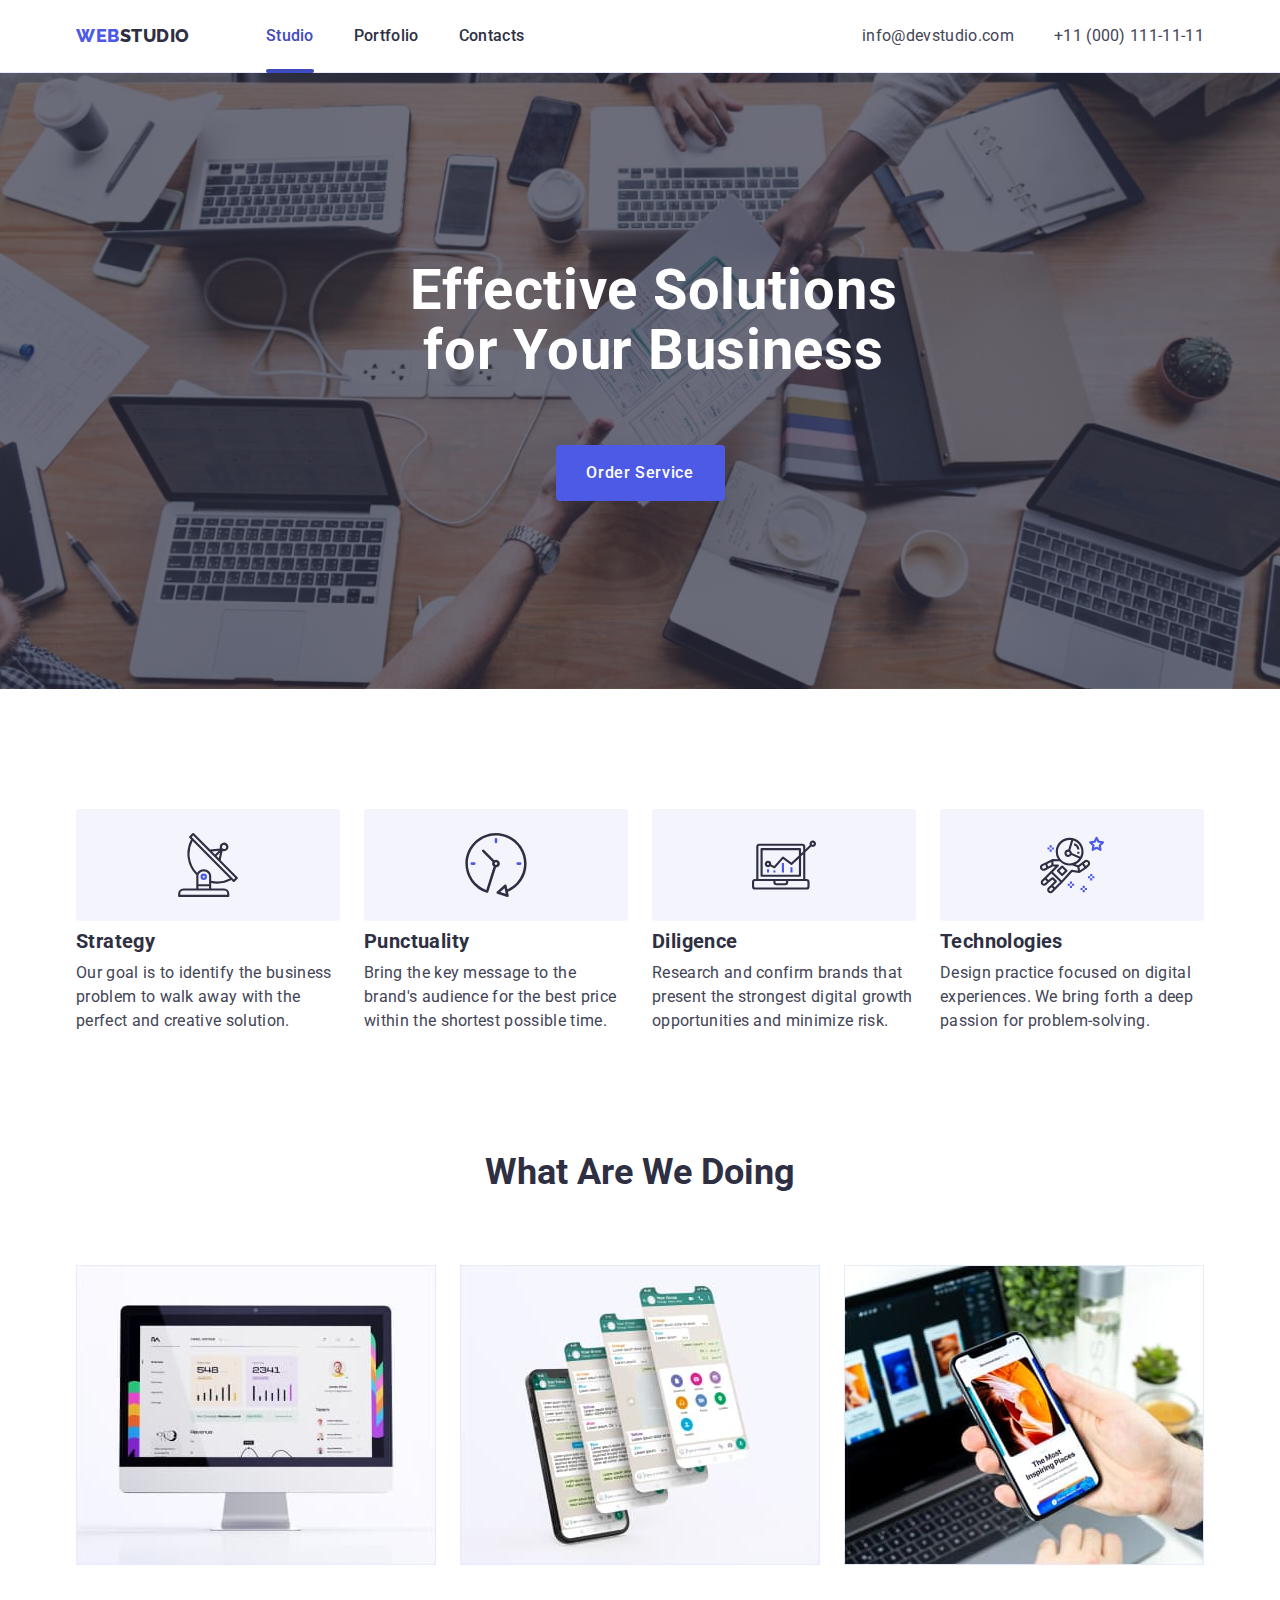
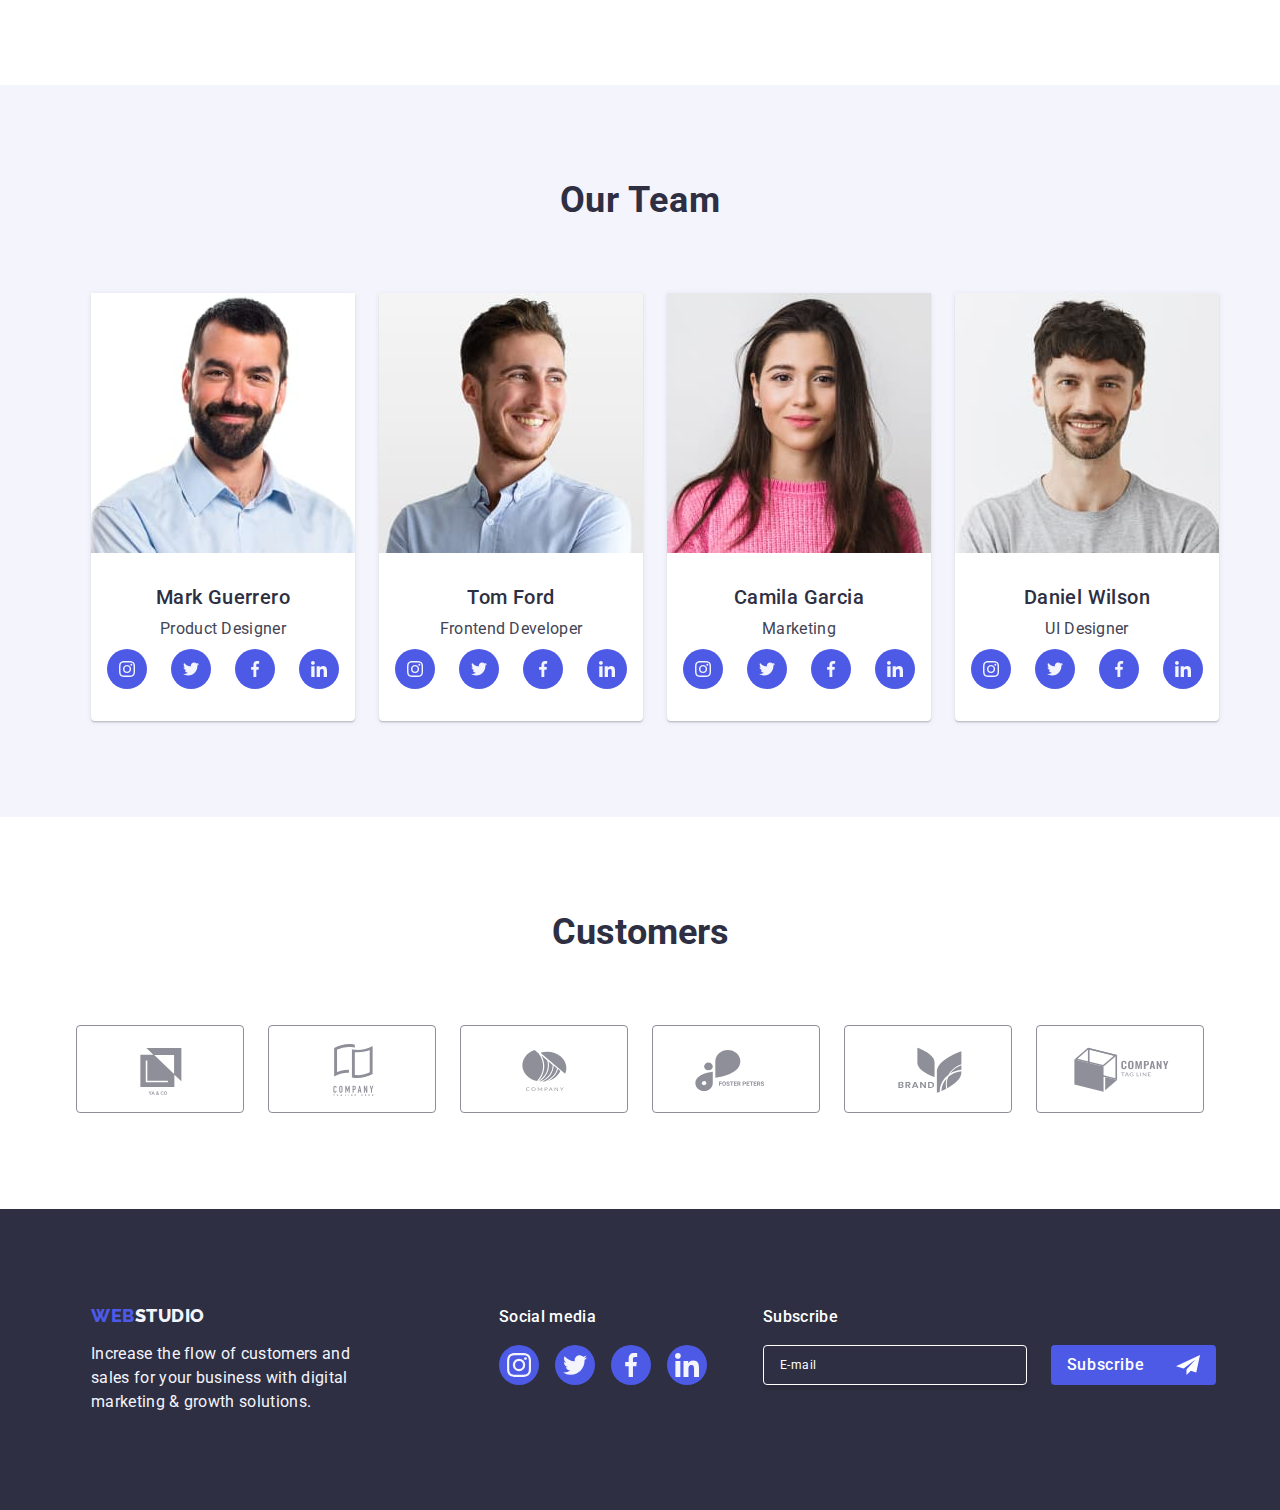
==== commit a7cbd979: "final" ====
--- a/index.html
+++ b/index.html
@@ -103,7 +103,7 @@
                 <h2 class="tasks-title">What are we doing</h2>
                 <ul class="list tasks-list">
                     <li class="tasks-item">
-                        <img srcset="./images/img-device-1.jpg 1x, ./images/img-device-1.jpg 2x"
+                        <img srcset="./images/img-device-1.jpg 1x, ./images/img-device-1-2x.jpg 2x"
                         src="./images/img-device-1.jpg"
                         alt="Device-1"
                         width="360"
@@ -111,7 +111,7 @@
                         />
                     </li>
                     <li class="tasks-item">
-                        <img srcset="./images/img-device-2.jpg 1x, ./images/img-device-2.jpg2x"
+                        <img srcset="./images/img-device-2.jpg 1x, ./images/img-device-2-2x.jpg2x"
                         src="./images/img-device-2.jpg"
                         alt="Device-2"
                         width="360"
@@ -119,7 +119,7 @@
                         />
                     </li>
                     <li class="tasks-item">
-                        <img srcset="./images/img-device-3.jpg 1x, ./images/img-device-3.jpg 2x"
+                        <img srcset="./images/img-device-3.jpg 1x, ./images/img-device-3-2x.jpg 2x"
                         src="./images/img-device-3.jpg"
                         alt="Device-3"
                         width="360"
@@ -135,7 +135,7 @@
             <ul class="list team-list">
                 <li class="team-item">
                     <div class="team-block">
-                    <img srcset="./images/team1.jpg 1x, ./images/team1.jpg 2x"
+                    <img srcset="./images/team1.jpg 1x, ./images/team1-2x.jpg 2x"
                     src="./images/team1.jpg"
                     alt="Image"
                     width="264"
@@ -182,7 +182,7 @@
                 </li>
                 <li class="team-item">
                     <div class="team-block">
-                    <img srcset="./images/team2.jpg 1x, ./images/team2.jpg 2x"
+                    <img srcset="./images/team2.jpg 1x, ./images/team2-2x.jpg 2x"
                     src="./images/team2.jpg"
                     alt="Image"
                     width="264"
@@ -225,7 +225,7 @@
                 </li>
                 <li class="team-item">
                     <div class="team-block">
-                    <img srcset="./images/team3.jpg 1x, ./images/team3.jpg 2x"
+                    <img srcset="./images/team3.jpg 1x, ./images/team3-2x.jpg 2x"
                     src="./images/team3.jpg"
                     alt="Image"
                     width="264"
@@ -268,7 +268,7 @@
                 </li>
                 <li class="team-item">
                     <div class="team-block">
-                    <img srcset="./images/team4.jpg 1x, ./images/team4.jpg 2x"
+                    <img srcset="./images/team4.jpg 1x, ./images/team4-2x.jpg 2x"
                     src="./images/team4.jpg"
                     alt="Image"
                     width="264"
@@ -478,7 +478,7 @@
     </div>
     <div class="menu-container js-menu-container is-hidden" id="mobile-menu" mobile-menu>
         <div class="mobile-menu">
-        <button type="button" class="menu-toggle close-menu-btn js-close-menu" mobile-menu-close>
+        <button type="button" class="close-menu-btn js-close-menu" mobile-menu-close>
             <svg class="close-menu-icon" width="8" height="8">
                 <use href="./images/icons.svg#icon-close-black-18dp-2-1"></use>
             </svg>
--- a/css/styles.css
+++ b/css/styles.css
@@ -116,7 +116,7 @@
     font-family: 'Roboto', sans-serif;
     font-size: 16px;
     font-weight: 400;
-    line-height: 24px;
+    line-height: 0.6;
     letter-spacing: 0.32px;
     transition: color 250ms cubic-bezier(0.4, 0, 0.2, 1);
 }
@@ -170,8 +170,6 @@
     font-weight: 700;
     line-height: 1.07;
     letter-spacing: 0.72px;
-    max-width: 212px;
-    margin-left: calc((100% - 212px) / 2);
 }
 
 .hero-btn {
@@ -205,7 +203,7 @@
             rgba(46, 47, 66, 0.70),
             rgba(46, 47, 66, 0.70)
             ),
-    url(../images/bg-mobile.jpg);
+    url(../images/hero-bg.jpg);
     background-repeat: no-repeat;
     background-position: center;
     background-size: cover;
@@ -257,8 +255,8 @@
     font-family: 'Roboto', sans-serif;
     font-size: 36px;
     font-weight: 700;
-    line-height: 40px;
-    letter-spacing: 0.72px;
+    line-height: 1.2;
+    letter-spacing: 0.02em;
     text-transform: capitalize;
     margin-bottom: 8px;
     text-align: center;
@@ -390,7 +388,7 @@
 }
 
 .soc-icon-list {
-    padding-top: 8px;
+    margin-top: 8px;
 }
 
 /*Fifth Section*/
@@ -995,6 +993,7 @@
 .menu-toggle {
     border: transparent;
     margin-left: auto;
+    background: transparent;
 }
 
 .is-open {
@@ -1009,17 +1008,11 @@
 
 .mobile-menu {
     position: absolute;
-    top: 50%;
-    left: 50%;
-    width: 300px;
+    display: flex;
+    flex-direction: column;
+    justify-content: space-between;
     height: 100%;
-    background-color: #fcfcfc;
-    border-radius: 4px;
-    box-shadow: 0px 1px 1px rgba(0, 0, 0, 0.14),
-        0px 1px 3px rgba(0, 0, 0, 0.12),
-        0px 2px 1px rgba(0, 0, 0, 0.2);
     transition: transform 250ms cubic-bezier(0.4, 0, 0.2, 1);
-    transform: translate(-50%, -50%) scale(1);
     padding: 72px 24px 24px 24px;
 }
 
@@ -1033,9 +1026,9 @@
     right: 24px;
     width: 24px;
     height: 24px;
-    display: flex;
     align-items: center;
     justify-content: center;
+    display: flex;
     border: 1px solid rgba(0, 0, 0, 0.1);
     background-color: #e7e9fc;
     border-radius: 24px;
@@ -1096,8 +1089,6 @@
     display: flex;
     flex-direction: column;
     gap: 48px;
-    position: absolute;
-    bottom: 0;
 }
 
 
@@ -1134,6 +1125,42 @@
 
 /*Media*/
 
+@media screen and (max-height: 584px) {
+    .modal {
+        position: absolute;
+        top: 20px;
+        left: 50%;
+        width: 408px;
+        min-height: 584px;
+        background-color: #fcfcfc;
+        border-radius: 4px;
+        box-shadow: 0px 1px 1px rgba(0, 0, 0, 0.14),
+            0px 1px 3px rgba(0, 0, 0, 0.12),
+            0px 2px 1px rgba(0, 0, 0, 0.2);
+        transition: transform 250ms cubic-bezier(0.4, 0, 0.2, 1);
+        transform: translate(-50%) scale(1);
+        padding: 72px 24px 24px 24px;
+    }
+}
+
+@media screen and (min-height: 585px) {
+    .modal {
+        position: absolute;
+        top: 50%;
+        left: 50%;
+        width: 408px;
+        min-height: 584px;
+        background-color: #fcfcfc;
+        border-radius: 4px;
+        box-shadow: 0px 1px 1px rgba(0, 0, 0, 0.14),
+            0px 1px 3px rgba(0, 0, 0, 0.12),
+            0px 2px 1px rgba(0, 0, 0, 0.2);
+        transition: transform 250ms cubic-bezier(0.4, 0, 0.2, 1);
+        transform: translate(-50%, -50%) scale(1);
+        padding: 72px 24px 24px 24px;
+    }
+}
+
 @media (min-width: 320px) {
     .icon-container {
         display: none;
@@ -1147,6 +1174,9 @@
     .header-address {
         display: none;
     }
+    .modal {
+        width: 300px;
+    }
 }
 
 @media screen and (min-width: 428px) {
@@ -1154,7 +1184,7 @@
         max-width: 428px;
     }
     .hero {
-        max-width: 428px;
+        max-width: 1440px;
     }
     .hero-title {
         max-width: 320px;
@@ -1163,10 +1193,6 @@
     .modal {
         width: 408px;
     }
-    .mobile-menu {
-        width: 408px;
-        min-height: 584px;
-    }
     .mob-soc-list {
         gap: 65px;
     }
@@ -1195,133 +1221,16 @@
         display: none;
     }
     .container {
-        width: 768px;
+        max-width: 768px;
+    }
+    .header {
+        padding: 0;
     }
     .hero {
         background: var(--navyblue, #2E2F42);
-        padding: 112px 0 112px;
+        padding: 112px 0;
         background-image: linear-gradient(to bottom,
                 rgba(46, 47, 66, 0.70),
-                rgba(46, 47, 66, 0.70)),
-            url(../images/bg-table.jpg);
-        background-repeat: no-repeat;
-        background-position: center;
-        background-size: cover;
-        max-width: 1440px;
-        margin: auto;
-    }
-    .header-list {
-        display: flex;
-    }
-    .header-address {
-        display: flex;
-        flex-wrap: wrap;
-    }
-    .header-list-address {
-        flex-direction: column;
-    }
-    .header-soc-link {
-        font-size: 12px;
-    }
-    .header-soc-item-email {
-        margin-bottom: 12px;
-    }
-    .menu-toggle {
-        display: none;
-    }
-    .hero-title {
-        font-size: 56px;
-        max-width: 496px;
-        margin-left: calc((100% - 469px) / 2);
-    }
-    .solutions-list {
-        display: flex;
-    }
-    .solutions-item {
-        flex-basis: calc((100% - 72px) / 2);
-    }
-    .solutions-subtitle {
-        text-align: start;
-    }
-    .team-container {
-        width: 584px;
-    }
-    .team-list {
-        flex-wrap: wrap;
-        flex-direction: row;
-        gap: 64px 24px;
-    }
-    .team-item {
-        flex-basis: calc((100% - 24px) / 2);
-        display: flex;
-        justify-content: center;
-        align-items: center;
-    }
-    .customers-container {
-        width: 584px;
-    }
-    .customers-item {
-        flex-basis: calc((100% - 48px) / 3);
-        gap: 72px 24px;
-        display: flex;
-    }
-    .customers-item-link {
-        width: 168px;
-    }
-    .footer {
-        width: 100%;
-        padding: 96px 0;
-    }
-    .footer-container {
-        flex-direction: row;
-        flex-wrap: wrap;
-        width: 584px;
-        align-items: baseline;
-        gap: 72px 24px;
-    }
-    .footer-social-link {
-        width: 208px;
-    }
-    .footer-soc-link {
-        margin-left: 24px;
-    }
-    .footer-logo-text {
-        text-align: left;
-    }
-    .footer-logo {
-        display: inline-block;
-        text-align: unset;
-    }
-    .footer-tabl-name {
-        text-align: start;
-    }
-    .footer-soc-text {
-        text-align: start;
-        margin-left: 24px;
-    }
-    .input-email {
-        width: 264px;
-    }
-    .footer-form {
-        display: flex;
-    }
-    .footer-tabl-btn {
-        margin-bottom: 20px;
-    }
-    .footer-text {
-        width: 264px;
-    }
-}
-
-@media screen and (min-width: 1158px) {
-    .container{
-        width: 1158px;
-    }
-    .hero {
-        background: var(--navyblue, #2E2F42);
-        padding: 188px 0 188px;
-        background-image: linear-gradient(to bottom,
-                 rgba(46, 47, 66, 0.70),
                 rgba(46, 47, 66, 0.70)),
             url(../images/hero-bg.jpg);
         background-repeat: no-repeat;
@@ -1330,11 +1239,124 @@
         max-width: 1440px;
         margin: auto;
     }
+    .header-list {
+        display: flex;
+    }
+    .header-address {
+        display: flex;
+    }
+    .header-list-address {
+        flex-direction: column;
+    }
+    .header-soc-link {
+        font-size: 12px;
+    }
+    .header-soc-item-email {
+        margin-bottom: 12px;
+    }
+    .menu-toggle {
+        display: none;
+    }
+    .hero-title {
+        font-size: 56px;
+        max-width: 496px;
+        margin-left: calc((100% - 469px) / 2);
+    }
+    .solutions-list {
+        display: flex;
+        gap: 72px 24px;
+    }
+    .solutions-item {
+        flex-basis: calc((100% - 24px) / 2);
+    }
+    .solutions-subtitle {
+        text-align: start;
+    }
+    .team-container {
+        width: 584px;
+    }
+    .team-list {
+        flex-wrap: wrap;
+        flex-direction: row;
+        gap: 64px 24px;
+    }
+    .team-item {
+        flex-basis: calc((100% - 24px) / 2);
+        display: flex;
+        justify-content: center;
+        align-items: center;
+    }
+    .customers-container {
+        width: 584px;
+    }
+    .customers-list {
+        gap: 72px 24px;
+    }
+    .customers-item {
+        flex-basis: calc((100% - 48px) / 3);
+        gap: 72px 24px;
+        display: flex;
+    }
+    .customers-item-link {
+        width: 168px;
+    }
+    .footer {
+        width: 100%;
+        padding: 96px 0;
+    }
+    .footer-container {
+        flex-direction: row;
+        flex-wrap: wrap;
+        width: 584px;
+        align-items: baseline;
+        gap: 72px 24px;
+    }
+    .footer-social-link {
+        width: 208px;
+    }
+    .footer-soc-link {
+        margin-left: 24px;
+    }
+    .footer-logo-text {
+        text-align: left;
+    }
+    .footer-logo {
+        display: inline-block;
+        text-align: unset;
+    }
+    .footer-tabl-name {
+        text-align: start;
+    }
+    .footer-soc-text {
+        text-align: start;
+        margin-left: 24px;
+    }
+    .input-email {
+        width: 264px;
+    }
+    .footer-form {
+        display: flex;
+    }
+    .footer-tabl-btn {
+        margin-bottom: 20px;
+    }
+    .footer-text {
+        width: 264px;
+    }
+}
+
+@media screen and (min-width: 1158px) {
+    .container {
+        max-width: 1158px;
+    }
     .header-list-address {
         display: flex;
         flex-direction: row;
         gap: 40px;
         transition: color 250ms cubic-bezier(0.4, 0, 0.2, 1);
+    }
+    .hero {
+        padding: 188px 0;
     }
     .header-soc-link {
         font-size: 16px;
@@ -1378,16 +1400,20 @@
         align-items: center;
         justify-content: center;
     }
+    .team-container {
+        width: 1128px;
+    }
+    .team-list {
+        flex-wrap: nowrap;
+        gap: 24px;
+    }
     .team-item {
-        display: inline-block;
         flex-basis: content;
-        margin: auto;
+        justify-content: center;
+        align-items: center;
     }
     .customers-list {
         flex-wrap: nowrap;
-    }
-    .customers-item {
-        width: calc((100% - 48px) / 3);
     }
     .header-address {
         display: flex;
@@ -1401,6 +1427,7 @@
         flex-direction: unset;
         gap: unset;
         align-items: baseline;
+        width: 1128px;
     }
     .footer-logo-text {
         margin-right: 120px;
@@ -1412,4 +1439,14 @@
     .footer-tabl-container {
         margin-left: 80px;
     }
-}
+} 
+
+@media (min-resolution: 192dpi) {
+    .hero {
+        background-image: linear-gradient(to bottom,
+                rgba(46, 47, 66, 0.70),
+                rgba(46, 47, 66, 0.70)),
+        url(../images/hero-bg.jpg);
+    }
+}
+
